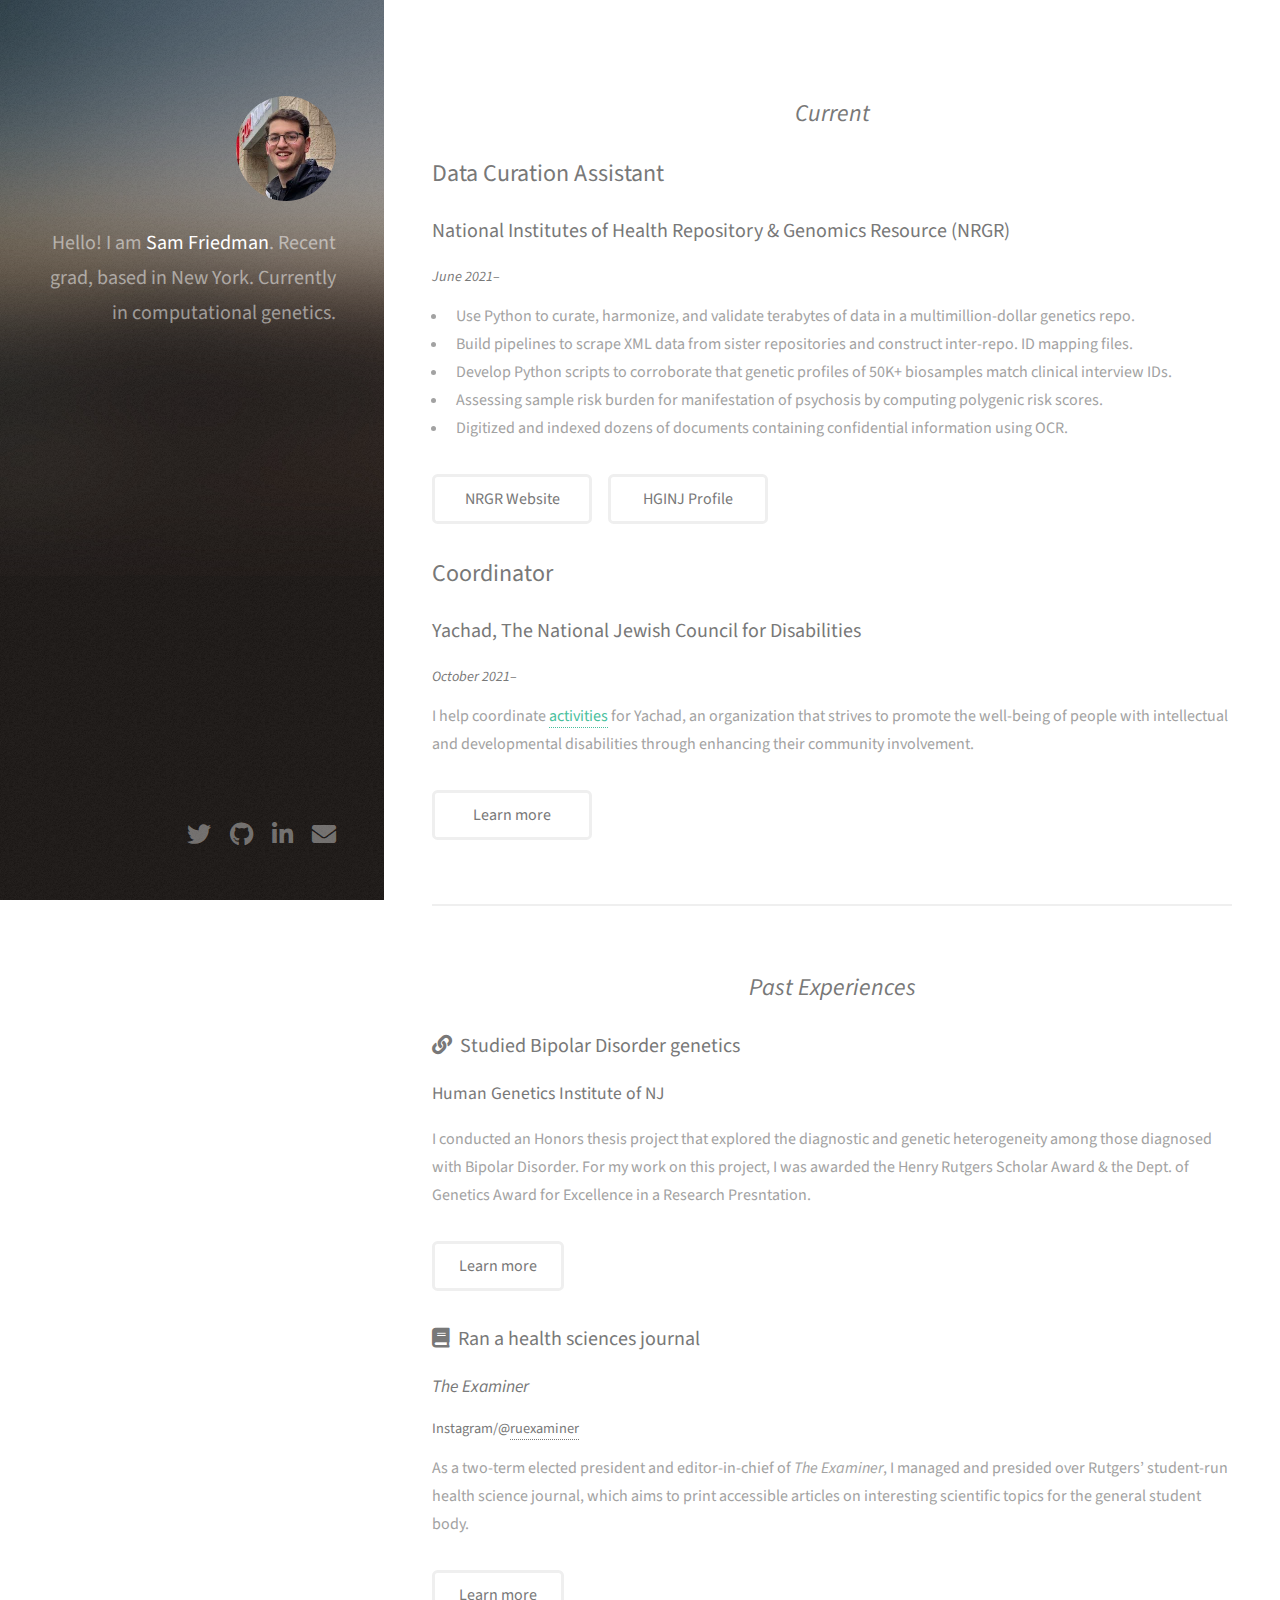
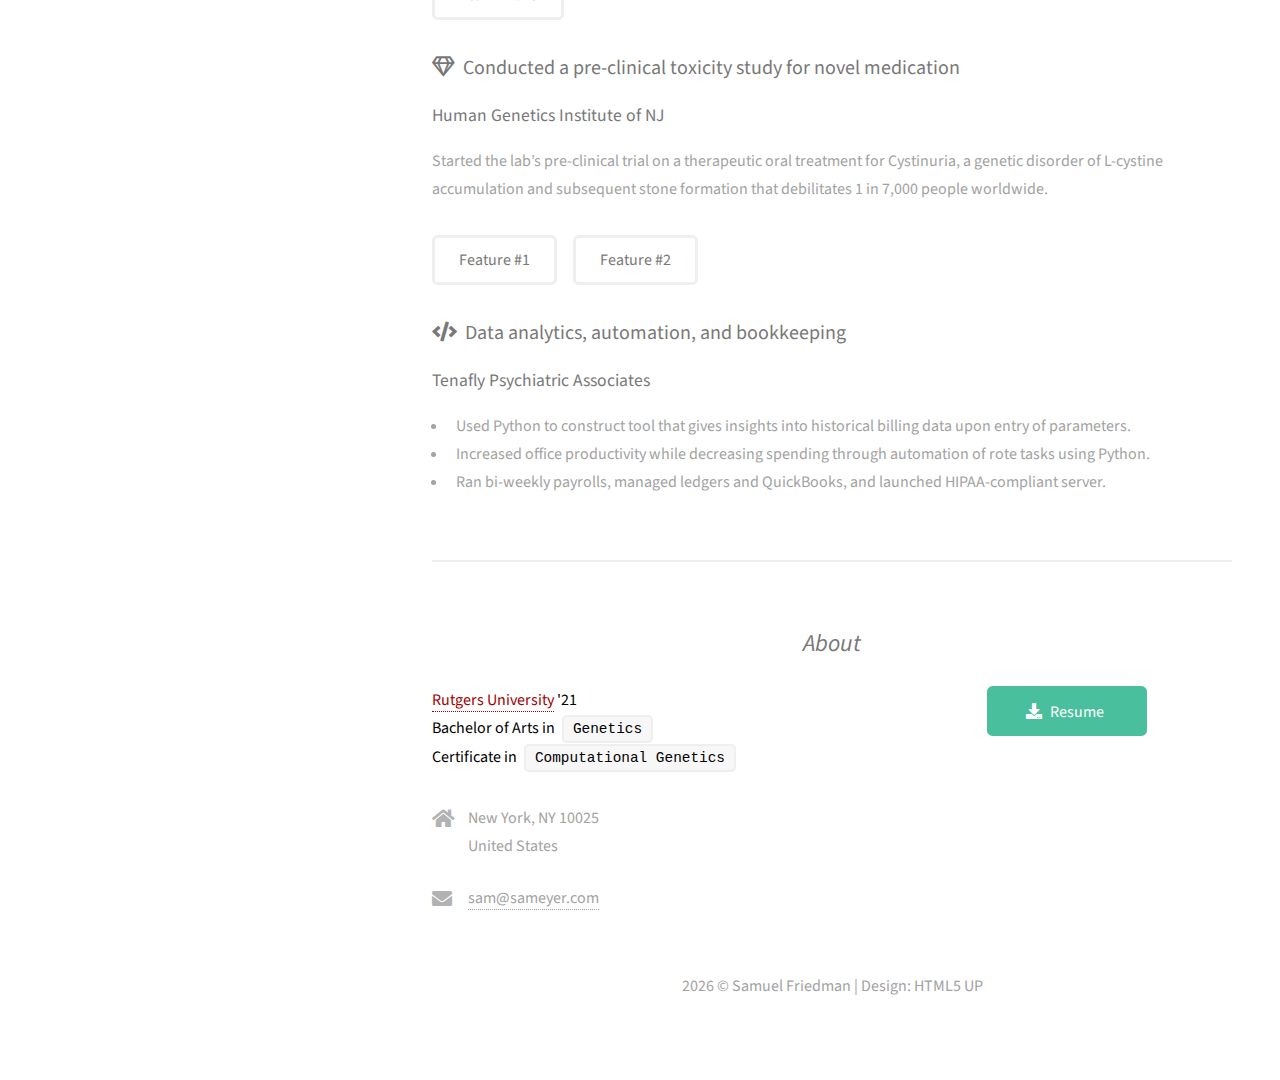
==== index.html @ bd7353e5 "New features and directory updates" ====
<!DOCTYPE HTML>
<!--
	Strata by HTML5 UP
	html5up.net | @ajlkn
	Free for personal and commercial use under the CCA 3.0 license (html5up.net/license)
-->
<html>
	<head>
		<title>Sam Friedman</title>
		<meta charset="utf-8" />
		<link rel="icon" type="image/x-icon" href="favicon.ico">
		<meta name="viewport" content="width=device-width, initial-scale=1, user-scalable=no" />
		<link rel="stylesheet" href="assets/css/mainsheet.css" />
	</head>
	<body class="is-preload">

		<!-- Header -->
			<header id="header">
				<div class="inner">
					<a href="#" class="image avatar"><img src="images/samfriedman.jpg" alt="Photo of Sam." /></a>
					<h1>Hello! I am <strong>Sam Friedman</strong>. <br /> 
						Recent grad, based in New York. Currently in computational genetics.</h1>
				</div>
			</header>

		<!-- Main -->
			<div id="main">

				<!-- One -->
					<!--<section id="one">
						<header class="major">
							<h2>Constantly learning.</h2>
						</header>
						<p>Accumsan orci faucibus id eu lorem semper. Eu ac iaculis ac nunc nisi lorem vulputate lorem neque cubilia ac in adipiscing in curae lobortis tortor primis integer massa adipiscing id nisi accumsan pellentesque commodo blandit enim arcu non at amet id arcu magna. Accumsan orci faucibus id eu lorem semper nunc nisi lorem vulputate lorem neque cubilia.</p>
					</section>-->

				<!-- Two -->
					<!--<section id="two">
						<h2>Recent Work</h2>
						<div class="row">
							<article class="col-6 col-12-xsmall work-item">
								<a href="images/fulls/01.jpg" class="image fit thumb"><img src="images/thumbs/01.jpg" alt="" /></a>
								<h3>Magna sed consequat tempus</h3>
								<p>Lorem ipsum dolor sit amet nisl sed nullam feugiat.</p>
							</article>
							<article class="col-6 col-12-xsmall work-item">
								<a href="images/fulls/02.jpg" class="image fit thumb"><img src="images/thumbs/02.jpg" alt="" /></a>
								<h3>Ultricies lacinia interdum</h3>
								<p>Lorem ipsum dolor sit amet nisl sed nullam feugiat.</p>
							</article>
							<article class="col-6 col-12-xsmall work-item">
								<a href="images/fulls/03.jpg" class="image fit thumb"><img src="images/thumbs/03.jpg" alt="" /></a>
								<h3>Tortor metus commodo</h3>
								<p>Lorem ipsum dolor sit amet nisl sed nullam feugiat.</p>
							</article>
							<article class="col-6 col-12-xsmall work-item">
								<a href="images/fulls/04.jpg" class="image fit thumb"><img src="images/thumbs/04.jpg" alt="" /></a>
								<h3>Quam neque phasellus</h3>
								<p>Lorem ipsum dolor sit amet nisl sed nullam feugiat.</p>
							</article>
							<article class="col-6 col-12-xsmall work-item">
								<a href="images/fulls/05.jpg" class="image fit thumb"><img src="images/thumbs/05.jpg" alt="" /></a>
								<h3>Nunc enim commodo aliquet</h3>
								<p>Lorem ipsum dolor sit amet nisl sed nullam feugiat.</p>
							</article>
							<article class="col-6 col-12-xsmall work-item">
								<a href="images/fulls/06.jpg" class="image fit thumb"><img src="images/thumbs/06.jpg" alt="" /></a>
								<h3>Risus ornare lacinia</h3>
								<p>Lorem ipsum dolor sit amet nisl sed nullam feugiat.</p>
							</article>
						</div>
						<ul class="actions">
							<li><a href="#" class="button">Full Portfolio</a></li>
						</ul>
					</section>-->

				<!-- current -->
				<section id="current" class="wrapper style2 spotlights">
					<section>
						<!--<a href="https://hginj.org/component/profileview/profile/Friedman,Sam" class="image"><img src="images/pic02.jpg" alt="" data-position="center center" /></a>-->
						<div class="content">
							<center><h2><em>Current</em></h2></center>
							<div class="inner">
								<h2>Data Curation Assistant</h2>
								<h3>National Institutes of Health Repository & Genomics Resource (NRGR)</h3>
								<h5><em>June 2021–</em></h5>
								<ul>
									<li>Use Python to curate, harmonize, and validate terabytes of data in a multimillion-dollar genetics repo.</li>
									<li>Build pipelines to scrape XML data from sister repositories and construct inter-repo. ID mapping files.</li>
									<li>Develop Python scripts to corroborate that genetic profiles of 50K+ biosamples match clinical interview IDs.</li>
									<li>Assessing sample risk burden for manifestation of psychosis by computing polygenic risk scores.</li>
									<li>Digitized and indexed dozens of documents containing confidential information using OCR.</li>
								</ul>
									<ul class="actions">
									<li><a href="https://nimhgenetics.org" class="button">NRGR Website</a></li>
									<li><a href="https://hginj.org/component/profileview/profile/Friedman,Sam" class="button">HGINJ Profile</a></li>
								</ul>
							</div>
						</div>
					</section>
					<section>
						<!--<a href="https://www.yachad.org/newyork/rayim-yachad/" class="image"><img src="images/yachad.jpg" alt="" data-position="top center" /></a>-->
						<div class="content">
							<div class="inner">
								<h2>Coordinator</h2>
								<h3>Yachad, The National Jewish Council for Disabilities</h3>
								<h5><em>October 2021–</em></h5>
								<p>I help coordinate <a target="_blank" href="./apps/sharpmem/sharpmem.html">activities</a> for Yachad, an organization that strives to promote the well-being of people with intellectual and developmental disabilities through enhancing their community involvement.</p>
								<ul class="actions">
									<li><a href="https://www.yachad.org/newyork/rayim-yachad/" class="button">Learn more</a></li>
								</ul>
							</div>
						</div>
					</section>
				</section>

					<!-- prior -->
					<section id="prior" class="wrapper style3 fade-up">
						<div class="inner">
							<center><h2><em>Past Experiences</em></h2></center>
							<!--<p>Text.</p>-->
							<div class="features">
								<section>
									<h3><span class="icon solid major fa-link"></span>&nbsp;&nbsp;Studied Bipolar Disorder genetics</h3>
									<h4>Human Genetics Institute of NJ</h4>
									<p>I conducted an Honors thesis project that explored the diagnostic and genetic heterogeneity among those diagnosed with Bipolar Disorder. For my work on this project, I was awarded the Henry Rutgers Scholar Award & the Dept. of Genetics Award for Excellence in a Research Presntation.</p>
									<ul class="actions">
										<li><a href="http://genfaculty.rutgers.edu/brzustowicz/home" class="button fit">Learn more</a></li>
									</ul>
								</section>
								<section>
									<h3><span class="icon solid major fa-book"></span>&nbsp;&nbsp;Ran a health sciences journal</h3>
									<h4><em>The Examiner</em></h4>
									<h5>Instagram/@<a href="https://instagram.com/ruexaminer/">ruexaminer</a></h5>
									<p>As a two-term elected president and editor-in-chief of <em>The Examiner</em>, I managed and presided over Rutgers’ student-run health science journal, which aims to print accessible articles on interesting scientific topics for the general student body.</p>
									<ul class="actions">
										<li><a href="https://issuu.com/rutgersexaminer/docs/ru_examiner_fall_2020_volume_22/2" class="button fit">Learn more</a></li>
									</ul>
								</section>
								<section>
									<h3><span class="icon major fa-gem"></span>&nbsp;&nbsp;Conducted a pre-clinical toxicity study for novel medication</h3>
									<h4>Human Genetics Institute of NJ</h4>
									<p>Started the lab’s pre-clinical trial on a therapeutic oral treatment for Cystinuria, a genetic disorder of L-cystine accumulation and subsequent stone formation that debilitates 1 in 7,000 people worldwide.</p>
									<ul class="actions">
										<li><a href="https://aresty.rutgers.edu/about-us/spotlight/another-successful-summer-2018-research" class="button fit">Feature #1</a></li>
										<li><a href="https://nbprovost.rutgers.edu/aresty-research-center" class="button fit">Feature #2</a></li>
									</ul>
								</section>
								<section>
									<h3><span class="icon solid major fa-code"></span>&nbsp;&nbsp;Data analytics, automation, and bookkeeping</h3>
									<h4>Tenafly Psychiatric Associates</h4>
									<ul>
										<li>Used Python to construct tool that gives insights into historical billing data upon entry of parameters.</li>
										<li>Increased office productivity while decreasing spending through automation of rote tasks using Python.</li>
										<li>Ran bi-weekly payrolls, managed ledgers and QuickBooks, and launched HIPAA-compliant server.</li>
									</ul>
								</section>
							</div>
						</div>
					</section>
				<!-- Three -->
					<section id="three">
						<center><h2><em>About</em></h2></center>
						<div class="row">
							<div class="col-8 col-12-small">
								<a href="https://rutgers.edu" style="color:#A10000;">Rutgers University</a> <span style="color:black;">'21</span>
								<p style="color:black;">Bachelor of Arts in <code>Genetics</code><br/>
									Certificate in <code>Computational Genetics</code></p>
							</div>
							<div class="col-4 col-12-small">
								<ul class="actions">
									<li><a href="./assets/resume.pdf" class="button primary icon solid fa-download">Resume</a></li>
								</ul>
							</div>

						</div>

						<ul class="labeled-icons">
							<li>
								<h3 class="icon solid fa-home"><span class="label">Address</span></h3>
								New York, NY 10025<br />
								United States
							</li>
							<li>
								<h3 class="icon solid fa-envelope"><span class="label">Email</span></h3>
								<a href="mailto:sam@sameyer.com">sam@sameyer.com</a>
							</li>
						</ul>
						</br>
						<center><p><script>document.write( new Date().getFullYear() );</script> &copy; Samuel Friedman | Design: HTML5 UP</p></center>
					</section>

				<!-- Four -->
				<!--
					<section id="four">
						<h2>Elements</h2>

						<section>
							<h4>Text</h4>
							<p>This is <b>bold</b> and this is <strong>strong</strong>. This is <i>italic</i> and this is <em>emphasized</em>.
							This is <sup>superscript</sup> text and this is <sub>subscript</sub> text.
							This is <u>underlined</u> and this is code: <code>for (;;) { ... }</code>. Finally, <a href="#">this is a link</a>.</p>
							<hr />
							<header>
								<h4>Heading with a Subtitle</h4>
								<p>Lorem ipsum dolor sit amet nullam id egestas urna aliquam</p>
							</header>
							<p>Nunc lacinia ante nunc ac lobortis. Interdum adipiscing gravida odio porttitor sem non mi integer non faucibus ornare mi ut ante amet placerat aliquet. Volutpat eu sed ante lacinia sapien lorem accumsan varius montes viverra nibh in adipiscing blandit tempus accumsan.</p>
							<header>
								<h5>Heading with a Subtitle</h5>
								<p>Lorem ipsum dolor sit amet nullam id egestas urna aliquam</p>
							</header>
							<p>Nunc lacinia ante nunc ac lobortis. Interdum adipiscing gravida odio porttitor sem non mi integer non faucibus ornare mi ut ante amet placerat aliquet. Volutpat eu sed ante lacinia sapien lorem accumsan varius montes viverra nibh in adipiscing blandit tempus accumsan.</p>
							<hr />
							<h2>Heading Level 2</h2>
							<h3>Heading Level 3</h3>
							<h4>Heading Level 4</h4>
							<h5>Heading Level 5</h5>
							<h6>Heading Level 6</h6>
							<hr />
							<h5>Blockquote</h5>
							<blockquote>Fringilla nisl. Donec accumsan interdum nisi, quis tincidunt felis sagittis eget tempus euismod. Vestibulum ante ipsum primis in faucibus vestibulum. Blandit adipiscing eu felis iaculis volutpat ac adipiscing accumsan faucibus. Vestibulum ante ipsum primis in faucibus lorem ipsum dolor sit amet nullam adipiscing eu felis.</blockquote>
							<h5>Preformatted</h5>
							<pre><code>i = 0;

while (!deck.isInOrder()) {
print 'Iteration ' + i;
deck.shuffle();
i++;
}

print 'It took ' + i + ' iterations to sort the deck.';</code></pre>
						</section>

						<section>
							<h4>Lists</h4>
							<div class="row">
								<div class="col-6 col-12-xsmall">
									<h5>Unordered</h5>
									<ul>
										<li>Dolor pulvinar etiam magna etiam.</li>
										<li>Sagittis adipiscing lorem eleifend.</li>
										<li>Felis enim feugiat dolore viverra.</li>
									</ul>
									<h5>Alternate</h5>
									<ul class="alt">
										<li>Dolor pulvinar etiam magna etiam.</li>
										<li>Sagittis adipiscing lorem eleifend.</li>
										<li>Felis enim feugiat dolore viverra.</li>
									</ul>
								</div>
								<div class="col-6 col-12-xsmall">
									<h5>Ordered</h5>
									<ol>
										<li>Dolor pulvinar etiam magna etiam.</li>
										<li>Etiam vel felis at lorem sed viverra.</li>
										<li>Felis enim feugiat dolore viverra.</li>
										<li>Dolor pulvinar etiam magna etiam.</li>
										<li>Etiam vel felis at lorem sed viverra.</li>
										<li>Felis enim feugiat dolore viverra.</li>
									</ol>
									<h5>Icons</h5>
									<ul class="icons">
										<li><a href="#" class="icon brands fa-twitter"><span class="label">Twitter</span></a></li>
										<li><a href="#" class="icon brands fa-facebook-f"><span class="label">Facebook</span></a></li>
										<li><a href="#" class="icon brands fa-instagram"><span class="label">Instagram</span></a></li>
										<li><a href="#" class="icon brands fa-github"><span class="label">Github</span></a></li>
										<li><a href="#" class="icon brands fa-dribbble"><span class="label">Dribbble</span></a></li>
										<li><a href="#" class="icon brands fa-tumblr"><span class="label">Tumblr</span></a></li>
									</ul>
								</div>
							</div>
							<h5>Actions</h5>
							<ul class="actions">
								<li><a href="#" class="button primary">Default</a></li>
								<li><a href="#" class="button">Default</a></li>
							</ul>
							<ul class="actions small">
								<li><a href="#" class="button primary small">Small</a></li>
								<li><a href="#" class="button small">Small</a></li>
							</ul>
							<div class="row">
								<div class="col-6 col-12-small">
									<ul class="actions stacked">
										<li><a href="#" class="button primary">Default</a></li>
										<li><a href="#" class="button">Default</a></li>
									</ul>
								</div>
								<div class="col-6 col-12-small">
									<ul class="actions stacked">
										<li><a href="#" class="button primary small">Small</a></li>
										<li><a href="#" class="button small">Small</a></li>
									</ul>
								</div>
								<div class="col-6 col-12-small">
									<ul class="actions stacked">
										<li><a href="#" class="button primary fit">Default</a></li>
										<li><a href="#" class="button fit">Default</a></li>
									</ul>
								</div>
								<div class="col-6 col-12-small">
									<ul class="actions stacked">
										<li><a href="#" class="button primary small fit">Small</a></li>
										<li><a href="#" class="button small fit">Small</a></li>
									</ul>
								</div>
							</div>
						</section>

						<section>
							<h4>Table</h4>
							<h5>Default</h5>
							<div class="table-wrapper">
								<table>
									<thead>
										<tr>
											<th>Name</th>
											<th>Description</th>
											<th>Price</th>
										</tr>
									</thead>
									<tbody>
										<tr>
											<td>Item One</td>
											<td>Ante turpis integer aliquet porttitor.</td>
											<td>29.99</td>
										</tr>
										<tr>
											<td>Item Two</td>
											<td>Vis ac commodo adipiscing arcu aliquet.</td>
											<td>19.99</td>
										</tr>
										<tr>
											<td>Item Three</td>
											<td> Morbi faucibus arcu accumsan lorem.</td>
											<td>29.99</td>
										</tr>
										<tr>
											<td>Item Four</td>
											<td>Vitae integer tempus condimentum.</td>
											<td>19.99</td>
										</tr>
										<tr>
											<td>Item Five</td>
											<td>Ante turpis integer aliquet porttitor.</td>
											<td>29.99</td>
										</tr>
									</tbody>
									<tfoot>
										<tr>
											<td colspan="2"></td>
											<td>100.00</td>
										</tr>
									</tfoot>
								</table>
							</div>

							<h5>Alternate</h5>
							<div class="table-wrapper">
								<table class="alt">
									<thead>
										<tr>
											<th>Name</th>
											<th>Description</th>
											<th>Price</th>
										</tr>
									</thead>
									<tbody>
										<tr>
											<td>Item One</td>
											<td>Ante turpis integer aliquet porttitor.</td>
											<td>29.99</td>
										</tr>
										<tr>
											<td>Item Two</td>
											<td>Vis ac commodo adipiscing arcu aliquet.</td>
											<td>19.99</td>
										</tr>
										<tr>
											<td>Item Three</td>
											<td> Morbi faucibus arcu accumsan lorem.</td>
											<td>29.99</td>
										</tr>
										<tr>
											<td>Item Four</td>
											<td>Vitae integer tempus condimentum.</td>
											<td>19.99</td>
										</tr>
										<tr>
											<td>Item Five</td>
											<td>Ante turpis integer aliquet porttitor.</td>
											<td>29.99</td>
										</tr>
									</tbody>
									<tfoot>
										<tr>
											<td colspan="2"></td>
											<td>100.00</td>
										</tr>
									</tfoot>
								</table>
							</div>
						</section>

						<section>
							<h4>Buttons</h4>
							<ul class="actions">
								<li><a href="#" class="button primary">Primary</a></li>
								<li><a href="#" class="button">Default</a></li>
							</ul>
							<ul class="actions">
								<li><a href="#" class="button large">Large</a></li>
								<li><a href="#" class="button">Default</a></li>
								<li><a href="#" class="button small">Small</a></li>
							</ul>
							<ul class="actions fit">
								<li><a href="#" class="button primary fit">Fit</a></li>
								<li><a href="#" class="button fit">Fit</a></li>
							</ul>
							<ul class="actions fit small">
								<li><a href="#" class="button primary fit small">Fit + Small</a></li>
								<li><a href="#" class="button fit small">Fit + Small</a></li>
							</ul>
							<ul class="actions">
								<li><a href="#" class="button primary icon solid fa-download">Icon</a></li>
								<li><a href="#" class="button icon solid fa-download">Icon</a></li>
							</ul>
							<ul class="actions">
								<li><span class="button primary disabled">Primary</span></li>
								<li><span class="button disabled">Default</span></li>
							</ul>
						</section>

						<section>
							<h4>Form</h4>
							<form method="post" action="#">
								<div class="row gtr-uniform gtr-50">
									<div class="col-6 col-12-xsmall">
										<input type="text" name="demo-name" id="demo-name" value="" placeholder="Name" />
									</div>
									<div class="col-6 col-12-xsmall">
										<input type="email" name="demo-email" id="demo-email" value="" placeholder="Email" />
									</div>
									<div class="col-12">
										<select name="demo-category" id="demo-category">
											<option value="">- Category -</option>
											<option value="1">Manufacturing</option>
											<option value="1">Shipping</option>
											<option value="1">Administration</option>
											<option value="1">Human Resources</option>
										</select>
									</div>
									<div class="col-4 col-12-small">
										<input type="radio" id="demo-priority-low" name="demo-priority" checked>
										<label for="demo-priority-low">Low Priority</label>
									</div>
									<div class="col-4 col-12-small">
										<input type="radio" id="demo-priority-normal" name="demo-priority">
										<label for="demo-priority-normal">Normal Priority</label>
									</div>
									<div class="col-4 col-12-small">
										<input type="radio" id="demo-priority-high" name="demo-priority">
										<label for="demo-priority-high">High Priority</label>
									</div>
									<div class="col-6 col-12-small">
										<input type="checkbox" id="demo-copy" name="demo-copy">
										<label for="demo-copy">Email me a copy of this message</label>
									</div>
									<div class="col-6 col-12-small">
										<input type="checkbox" id="demo-human" name="demo-human" checked>
										<label for="demo-human">I am a human and not a robot</label>
									</div>
									<div class="col-12">
										<textarea name="demo-message" id="demo-message" placeholder="Enter your message" rows="6"></textarea>
									</div>
									<div class="col-12">
										<ul class="actions">
											<li><input type="submit" value="Send Message" class="primary" /></li>
											<li><input type="reset" value="Reset" /></li>
										</ul>
									</div>
								</div>
							</form>
						</section>

						<section>
							<h4>Image</h4>
							<h5>Fit</h5>
							<div class="box alt">
								<div class="row gtr-50 gtr-uniform">
									<div class="col-12"><span class="image fit"><img src="images/fulls/05.jpg" alt="" /></span></div>
									<div class="col-4"><span class="image fit"><img src="images/thumbs/01.jpg" alt="" /></span></div>
									<div class="col-4"><span class="image fit"><img src="images/thumbs/02.jpg" alt="" /></span></div>
									<div class="col-4"><span class="image fit"><img src="images/thumbs/03.jpg" alt="" /></span></div>
									<div class="col-4"><span class="image fit"><img src="images/thumbs/04.jpg" alt="" /></span></div>
									<div class="col-4"><span class="image fit"><img src="images/thumbs/05.jpg" alt="" /></span></div>
									<div class="col-4"><span class="image fit"><img src="images/thumbs/06.jpg" alt="" /></span></div>
									<div class="col-4"><span class="image fit"><img src="images/thumbs/03.jpg" alt="" /></span></div>
									<div class="col-4"><span class="image fit"><img src="images/thumbs/02.jpg" alt="" /></span></div>
									<div class="col-4"><span class="image fit"><img src="images/thumbs/01.jpg" alt="" /></span></div>
								</div>
							</div>
							<h5>Left &amp; Right</h5>
							<p><span class="image left"><img src="images/avatar.jpg" alt="" /></span>Fringilla nisl. Donec accumsan interdum nisi, quis tincidunt felis sagittis eget. tempus euismod. Vestibulum ante ipsum primis in faucibus vestibulum. Blandit adipiscing eu felis iaculis volutpat ac adipiscing accumsan eu faucibus. Integer ac pellentesque praesent tincidunt felis sagittis eget. tempus euismod. Vestibulum ante ipsum primis in faucibus vestibulum. Blandit adipiscing eu felis iaculis volutpat ac adipiscing accumsan eu faucibus. Integer ac pellentesque praesent. Donec accumsan interdum nisi, quis tincidunt felis sagittis eget. tempus euismod. Vestibulum ante ipsum primis in faucibus vestibulum. Blandit adipiscing eu felis iaculis volutpat ac adipiscing accumsan eu faucibus. Integer ac pellentesque praesent tincidunt felis sagittis eget. tempus euismod. Vestibulum ante ipsum primis in faucibus vestibulum. Blandit adipiscing eu felis iaculis volutpat ac adipiscing accumsan eu faucibus. Integer ac pellentesque praesent.</p>
							<p><span class="image right"><img src="images/avatar.jpg" alt="" /></span>Fringilla nisl. Donec accumsan interdum nisi, quis tincidunt felis sagittis eget. tempus euismod. Vestibulum ante ipsum primis in faucibus vestibulum. Blandit adipiscing eu felis iaculis volutpat ac adipiscing accumsan eu faucibus. Integer ac pellentesque praesent tincidunt felis sagittis eget. tempus euismod. Vestibulum ante ipsum primis in faucibus vestibulum. Blandit adipiscing eu felis iaculis volutpat ac adipiscing accumsan eu faucibus. Integer ac pellentesque praesent. Donec accumsan interdum nisi, quis tincidunt felis sagittis eget. tempus euismod. Vestibulum ante ipsum primis in faucibus vestibulum. Blandit adipiscing eu felis iaculis volutpat ac adipiscing accumsan eu faucibus. Integer ac pellentesque praesent tincidunt felis sagittis eget. tempus euismod. Vestibulum ante ipsum primis in faucibus vestibulum. Blandit adipiscing eu felis iaculis volutpat ac adipiscing accumsan eu faucibus. Integer ac pellentesque praesent.</p>
						</section>

					</section>
				-->

			</div>

		<!-- Footer -->
			<footer id="footer">
				<div class="inner">
					<ul class="icons">
						<li><a target="blank_" href="https://twitter.com/samuelmf1" class="icon brands fa-twitter"><span class="label">Twitter</span></a></li>
						<li><a href="https://github.com/samuelmf1" class="icon brands fa-github"><span class="label">GitHub</span></a></li>
						<li><a href="https://www.linkedin.com/in/sameyerfriedman/" class="icon brands fa-linkedin-in"><span class="label">LinkedIn</span></a></li>
						<li><a href="mailto:sam@sameyer.com" class="icon solid fa-envelope"><span class="label">Email</span></a></li>
					</ul>
				</div>
			</footer>

		<!-- Scripts -->
			<!--<script src="assets/js/app.js"></script>-->
			<script src="assets/js/jquery.min.js"></script>
			<script src="assets/js/jquery.poptrox.min.js"></script>
			<script src="assets/js/browser.min.js"></script>
			<script src="assets/js/breakpoints.min.js"></script>
			<script src="assets/js/util.js"></script>
			<script src="assets/js/main.js"></script>

	</body>
</html>
---- assets/css/mainsheet.css ----
@import url("fontawesome-all.min.css");
@import url("https://fonts.googleapis.com/css?family=Source+Sans+Pro:400,400italic");

/*
	Strata by HTML5 UP
	html5up.net | @ajlkn
	Free for personal and commercial use under the CCA 3.0 license (html5up.net/license)
*/

html, body, div, span, applet, object,
iframe, h1, h2, h3, h4, h5, h6, p, blockquote,
pre, a, abbr, acronym, address, big, cite,
code, del, dfn, em, img, ins, kbd, q, s, samp,
small, strike, strong, sub, sup, tt, var, b,
u, i, center, dl, dt, dd, ol, ul, li, fieldset,
form, label, legend, table, caption, tbody,
tfoot, thead, tr, th, td, article, aside,
canvas, details, embed, figure, figcaption,
footer, header, hgroup, menu, nav, output, ruby,
section, summary, time, mark, audio, video {
	margin: 0;
	padding: 0;
	border: 0;
	font-size: 100%;
	font: inherit;
	vertical-align: baseline;}

article, aside, details, figcaption, figure,
footer, header, hgroup, menu, nav, section {
	display: block;}

body {
	line-height: 1;
}

ol, ul {
	list-style: none;
}

blockquote, q {
	quotes: none;
}

	blockquote:before, blockquote:after, q:before, q:after {
		content: '';
		content: none;
	}

table {
	border-collapse: collapse;
	border-spacing: 0;
}

body {
	-webkit-text-size-adjust: none;
}

mark {
	background-color: transparent;
	color: inherit;
}

input::-moz-focus-inner {
	border: 0;
	padding: 0;
}

input, select, textarea {
	-moz-appearance: none;
	-webkit-appearance: none;
	-ms-appearance: none;
	appearance: none;
}

/* Basic */

	html {
		box-sizing: border-box;
	}

	*, *:before, *:after {
		box-sizing: inherit;
	}

	body {
		background: #fff;
	}

		body.is-preload *, body.is-preload *:before, body.is-preload *:after {
			-moz-animation: none !important;
			-webkit-animation: none !important;
			-ms-animation: none !important;
			animation: none !important;
			-moz-transition: none !important;
			-webkit-transition: none !important;
			-ms-transition: none !important;
			transition: none !important;
		}

	body, input, select, textarea {
		color: #a2a2a2;
		font-family: "Source Sans Pro", Helvetica, sans-serif;
		font-size: 16pt;
		font-weight: 400;
		line-height: 1.75em;
	}

	a {
		-moz-transition: color 0.2s ease-in-out, border-color 0.2s ease-in-out;
		-webkit-transition: color 0.2s ease-in-out, border-color 0.2s ease-in-out;
		-ms-transition: color 0.2s ease-in-out, border-color 0.2s ease-in-out;
		transition: color 0.2s ease-in-out, border-color 0.2s ease-in-out;
		border-bottom: dotted 1px;
		color: #49bf9d;
		text-decoration: none;
	}

		a:hover {
			border-bottom-color: transparent;
			color: #49bf9d !important;
			text-decoration: none;
		}

	strong, b {
		color: #787878;
		font-weight: 400;
	}

	em, i {
		font-style: italic;
	}

	p {
		margin: 0 0 2em 0;
	}

	h1, h2, h3, h4, h5, h6 {
		color: #787878;
		font-weight: 400;
		line-height: 1em;
		margin: 0 0 1em 0;
	}

		h1 a, h2 a, h3 a, h4 a, h5 a, h6 a {
			color: inherit;
			text-decoration: none;
		}

	h1 {
		font-size: 2em;
		line-height: 1.5em;
	}

	h2 {
		font-size: 1.5em;
		line-height: 1.5em;
	}

	h3 {
		font-size: 1.25em;
		line-height: 1.5em;
	}

	h4 {
		font-size: 1.1em;
		line-height: 1.5em;
	}

	h5 {
		font-size: 0.9em;
		line-height: 1.5em;
	}

	h6 {
		font-size: 0.7em;
		line-height: 1.5em;
	}

	sub {
		font-size: 0.8em;
		position: relative;
		top: 0.5em;
	}

	sup {
		font-size: 0.8em;
		position: relative;
		top: -0.5em;
	}

	hr {
		border: 0;
		border-bottom: solid 2px #efefef;
		margin: 2em 0;
	}

		hr.major {
			margin: 3em 0;
		}

	blockquote {
		border-left: solid 6px #efefef;
		font-style: italic;
		margin: 0 0 2em 0;
		padding: 0.5em 0 0.5em 1.5em;
	}

	code {
		background: #f7f7f7;
		border-radius: 0.35em;
		border: solid 2px #efefef;
		font-family: "Courier New", monospace;
		font-size: 0.9em;
		margin: 0 0.25em;
		padding: 0.25em 0.65em;
	}

	pre {
		-webkit-overflow-scrolling: touch;
		font-family: "Courier New", monospace;
		font-size: 0.9em;
		margin: 0 0 2em 0;
	}

		pre code {
			display: block;
			line-height: 1.75em;
			padding: 1em 1.5em;
			overflow-x: auto;
		}

	.align-left {
		text-align: left;
	}

	.align-center {
		text-align: center;
	}

	.align-right {
		text-align: right;
	}

/* Container */

	.container {
		margin: 0 auto;
		max-width: calc(100% - 4em);
		width: 100%;
	}

		.container.xsmall {
			width: 25%;
		}

		.container.small {
			width: 50%;
		}

		.container.medium {
			width: 75%;
		}

		.container.large {
			width: 125%;
		}

		.container.xlarge {
			width: 150%;
		}

		.container.max {
			width: 100%;
		}

		@media screen and (max-width: 980px) {

			.container {
				width: 100% !important;
				max-width: 100% !important;
			}

		}

		@media screen and (max-width: 480px) {

			.container {
				max-width: calc(100% - 3em);
			}

		}

/* Row */

	.row {
		display: flex;
		flex-wrap: wrap;
		box-sizing: border-box;
		align-items: stretch;
	}

		.row > * {
			box-sizing: border-box;
		}

		.row.gtr-uniform > * > :last-child {
			margin-bottom: 0;
		}

		.row.aln-left {
			justify-content: flex-start;
		}

		.row.aln-center {
			justify-content: center;
		}

		.row.aln-right {
			justify-content: flex-end;
		}

		.row.aln-top {
			align-items: flex-start;
		}

		.row.aln-middle {
			align-items: center;
		}

		.row.aln-bottom {
			align-items: flex-end;
		}

		.row > .imp {
			order: -1;
		}

		.row > .col-1 {
			width: 8.33333%;
		}

		.row > .off-1 {
			margin-left: 8.33333%;
		}

		.row > .col-2 {
			width: 16.66667%;
		}

		.row > .off-2 {
			margin-left: 16.66667%;
		}

		.row > .col-3 {
			width: 25%;
		}

		.row > .off-3 {
			margin-left: 25%;
		}

		.row > .col-4 {
			width: 33.33333%;
		}

		.row > .off-4 {
			margin-left: 33.33333%;
		}

		.row > .col-5 {
			width: 41.66667%;
		}

		.row > .off-5 {
			margin-left: 41.66667%;
		}

		.row > .col-6 {
			width: 50%;
		}

		.row > .off-6 {
			margin-left: 50%;
		}

		.row > .col-7 {
			width: 58.33333%;
		}

		.row > .off-7 {
			margin-left: 58.33333%;
		}

		.row > .col-8 {
			width: 66.66667%;
		}

		.row > .off-8 {
			margin-left: 66.66667%;
		}

		.row > .col-9 {
			width: 75%;
		}

		.row > .off-9 {
			margin-left: 75%;
		}

		.row > .col-10 {
			width: 83.33333%;
		}

		.row > .off-10 {
			margin-left: 83.33333%;
		}

		.row > .col-11 {
			width: 91.66667%;
		}

		.row > .off-11 {
			margin-left: 91.66667%;
		}

		.row > .col-12 {
			width: 100%;
		}

		.row > .off-12 {
			margin-left: 100%;
		}

		.row.gtr-0 {
			margin-top: 0;
			margin-left: 0em;
		}

			.row.gtr-0 > * {
				padding: 0 0 0 0em;
			}

			.row.gtr-0.gtr-uniform {
				margin-top: 0em;
			}

				.row.gtr-0.gtr-uniform > * {
					padding-top: 0em;
				}

		.row.gtr-25 {
			margin-top: 0;
			margin-left: -0.625em;
		}

			.row.gtr-25 > * {
				padding: 0 0 0 0.625em;
			}

			.row.gtr-25.gtr-uniform {
				margin-top: -0.625em;
			}

				.row.gtr-25.gtr-uniform > * {
					padding-top: 0.625em;
				}

		.row.gtr-50 {
			margin-top: 0;
			margin-left: -1.25em;
		}

			.row.gtr-50 > * {
				padding: 0 0 0 1.25em;
			}

			.row.gtr-50.gtr-uniform {
				margin-top: -1.25em;
			}

				.row.gtr-50.gtr-uniform > * {
					padding-top: 1.25em;
				}

		.row {
			margin-top: 0;
			margin-left: -2.5em;
		}

			.row > * {
				padding: 0 0 0 2.5em;
			}

			.row.gtr-uniform {
				margin-top: -2.5em;
			}

				.row.gtr-uniform > * {
					padding-top: 2.5em;
				}

		.row.gtr-150 {
			margin-top: 0;
			margin-left: -3.75em;
		}

			.row.gtr-150 > * {
				padding: 0 0 0 3.75em;
			}

			.row.gtr-150.gtr-uniform {
				margin-top: -3.75em;
			}

				.row.gtr-150.gtr-uniform > * {
					padding-top: 3.75em;
				}

		.row.gtr-200 {
			margin-top: 0;
			margin-left: -5em;
		}

			.row.gtr-200 > * {
				padding: 0 0 0 5em;
			}

			.row.gtr-200.gtr-uniform {
				margin-top: -5em;
			}

				.row.gtr-200.gtr-uniform > * {
					padding-top: 5em;
				}

		@media screen and (max-width: 1800px) {

			.row {
				display: flex;
				flex-wrap: wrap;
				box-sizing: border-box;
				align-items: stretch;
			}

				.row > * {
					box-sizing: border-box;
				}

				.row.gtr-uniform > * > :last-child {
					margin-bottom: 0;
				}

				.row.aln-left {
					justify-content: flex-start;
				}

				.row.aln-center {
					justify-content: center;
				}

				.row.aln-right {
					justify-content: flex-end;
				}

				.row.aln-top {
					align-items: flex-start;
				}

				.row.aln-middle {
					align-items: center;
				}

				.row.aln-bottom {
					align-items: flex-end;
				}

				.row > .imp-xlarge {
					order: -1;
				}

				.row > .col-1-xlarge {
					width: 8.33333%;
				}

				.row > .off-1-xlarge {
					margin-left: 8.33333%;
				}

				.row > .col-2-xlarge {
					width: 16.66667%;
				}

				.row > .off-2-xlarge {
					margin-left: 16.66667%;
				}

				.row > .col-3-xlarge {
					width: 25%;
				}

				.row > .off-3-xlarge {
					margin-left: 25%;
				}

				.row > .col-4-xlarge {
					width: 33.33333%;
				}

				.row > .off-4-xlarge {
					margin-left: 33.33333%;
				}

				.row > .col-5-xlarge {
					width: 41.66667%;
				}

				.row > .off-5-xlarge {
					margin-left: 41.66667%;
				}

				.row > .col-6-xlarge {
					width: 50%;
				}

				.row > .off-6-xlarge {
					margin-left: 50%;
				}

				.row > .col-7-xlarge {
					width: 58.33333%;
				}

				.row > .off-7-xlarge {
					margin-left: 58.33333%;
				}

				.row > .col-8-xlarge {
					width: 66.66667%;
				}

				.row > .off-8-xlarge {
					margin-left: 66.66667%;
				}

				.row > .col-9-xlarge {
					width: 75%;
				}

				.row > .off-9-xlarge {
					margin-left: 75%;
				}

				.row > .col-10-xlarge {
					width: 83.33333%;
				}

				.row > .off-10-xlarge {
					margin-left: 83.33333%;
				}

				.row > .col-11-xlarge {
					width: 91.66667%;
				}

				.row > .off-11-xlarge {
					margin-left: 91.66667%;
				}

				.row > .col-12-xlarge {
					width: 100%;
				}

				.row > .off-12-xlarge {
					margin-left: 100%;
				}

				.row.gtr-0 {
					margin-top: 0;
					margin-left: 0em;
				}

					.row.gtr-0 > * {
						padding: 0 0 0 0em;
					}

					.row.gtr-0.gtr-uniform {
						margin-top: 0em;
					}

						.row.gtr-0.gtr-uniform > * {
							padding-top: 0em;
						}

				.row.gtr-25 {
					margin-top: 0;
					margin-left: -0.625em;
				}

					.row.gtr-25 > * {
						padding: 0 0 0 0.625em;
					}

					.row.gtr-25.gtr-uniform {
						margin-top: -0.625em;
					}

						.row.gtr-25.gtr-uniform > * {
							padding-top: 0.625em;
						}

				.row.gtr-50 {
					margin-top: 0;
					margin-left: -1.25em;
				}

					.row.gtr-50 > * {
						padding: 0 0 0 1.25em;
					}

					.row.gtr-50.gtr-uniform {
						margin-top: -1.25em;
					}

						.row.gtr-50.gtr-uniform > * {
							padding-top: 1.25em;
						}

				.row {
					margin-top: 0;
					margin-left: -2.5em;
				}

					.row > * {
						padding: 0 0 0 2.5em;
					}

					.row.gtr-uniform {
						margin-top: -2.5em;
					}

						.row.gtr-uniform > * {
							padding-top: 2.5em;
						}

				.row.gtr-150 {
					margin-top: 0;
					margin-left: -3.75em;
				}

					.row.gtr-150 > * {
						padding: 0 0 0 3.75em;
					}

					.row.gtr-150.gtr-uniform {
						margin-top: -3.75em;
					}

						.row.gtr-150.gtr-uniform > * {
							padding-top: 3.75em;
						}

				.row.gtr-200 {
					margin-top: 0;
					margin-left: -5em;
				}

					.row.gtr-200 > * {
						padding: 0 0 0 5em;
					}

					.row.gtr-200.gtr-uniform {
						margin-top: -5em;
					}

						.row.gtr-200.gtr-uniform > * {
							padding-top: 5em;
						}

		}

		@media screen and (max-width: 1280px) {

			.row {
				display: flex;
				flex-wrap: wrap;
				box-sizing: border-box;
				align-items: stretch;
			}

				.row > * {
					box-sizing: border-box;
				}

				.row.gtr-uniform > * > :last-child {
					margin-bottom: 0;
				}

				.row.aln-left {
					justify-content: flex-start;
				}

				.row.aln-center {
					justify-content: center;
				}

				.row.aln-right {
					justify-content: flex-end;
				}

				.row.aln-top {
					align-items: flex-start;
				}

				.row.aln-middle {
					align-items: center;
				}

				.row.aln-bottom {
					align-items: flex-end;
				}

				.row > .imp-large {
					order: -1;
				}

				.row > .col-1-large {
					width: 8.33333%;
				}

				.row > .off-1-large {
					margin-left: 8.33333%;
				}

				.row > .col-2-large {
					width: 16.66667%;
				}

				.row > .off-2-large {
					margin-left: 16.66667%;
				}

				.row > .col-3-large {
					width: 25%;
				}

				.row > .off-3-large {
					margin-left: 25%;
				}

				.row > .col-4-large {
					width: 33.33333%;
				}

				.row > .off-4-large {
					margin-left: 33.33333%;
				}

				.row > .col-5-large {
					width: 41.66667%;
				}

				.row > .off-5-large {
					margin-left: 41.66667%;
				}

				.row > .col-6-large {
					width: 50%;
				}

				.row > .off-6-large {
					margin-left: 50%;
				}

				.row > .col-7-large {
					width: 58.33333%;
				}

				.row > .off-7-large {
					margin-left: 58.33333%;
				}

				.row > .col-8-large {
					width: 66.66667%;
				}

				.row > .off-8-large {
					margin-left: 66.66667%;
				}

				.row > .col-9-large {
					width: 75%;
				}

				.row > .off-9-large {
					margin-left: 75%;
				}

				.row > .col-10-large {
					width: 83.33333%;
				}

				.row > .off-10-large {
					margin-left: 83.33333%;
				}

				.row > .col-11-large {
					width: 91.66667%;
				}

				.row > .off-11-large {
					margin-left: 91.66667%;
				}

				.row > .col-12-large {
					width: 100%;
				}

				.row > .off-12-large {
					margin-left: 100%;
				}

				.row.gtr-0 {
					margin-top: 0;
					margin-left: 0em;
				}

					.row.gtr-0 > * {
						padding: 0 0 0 0em;
					}

					.row.gtr-0.gtr-uniform {
						margin-top: 0em;
					}

						.row.gtr-0.gtr-uniform > * {
							padding-top: 0em;
						}

				.row.gtr-25 {
					margin-top: 0;
					margin-left: -0.5em;
				}

					.row.gtr-25 > * {
						padding: 0 0 0 0.5em;
					}

					.row.gtr-25.gtr-uniform {
						margin-top: -0.5em;
					}

						.row.gtr-25.gtr-uniform > * {
							padding-top: 0.5em;
						}

				.row.gtr-50 {
					margin-top: 0;
					margin-left: -1em;
				}

					.row.gtr-50 > * {
						padding: 0 0 0 1em;
					}

					.row.gtr-50.gtr-uniform {
						margin-top: -1em;
					}

						.row.gtr-50.gtr-uniform > * {
							padding-top: 1em;
						}

				.row {
					margin-top: 0;
					margin-left: -2em;
				}

					.row > * {
						padding: 0 0 0 2em;
					}

					.row.gtr-uniform {
						margin-top: -2em;
					}

						.row.gtr-uniform > * {
							padding-top: 2em;
						}

				.row.gtr-150 {
					margin-top: 0;
					margin-left: -3em;
				}

					.row.gtr-150 > * {
						padding: 0 0 0 3em;
					}

					.row.gtr-150.gtr-uniform {
						margin-top: -3em;
					}

						.row.gtr-150.gtr-uniform > * {
							padding-top: 3em;
						}

				.row.gtr-200 {
					margin-top: 0;
					margin-left: -4em;
				}

					.row.gtr-200 > * {
						padding: 0 0 0 4em;
					}

					.row.gtr-200.gtr-uniform {
						margin-top: -4em;
					}

						.row.gtr-200.gtr-uniform > * {
							padding-top: 4em;
						}

		}

		@media screen and (max-width: 980px) {

			.row {
				display: flex;
				flex-wrap: wrap;
				box-sizing: border-box;
				align-items: stretch;
			}

				.row > * {
					box-sizing: border-box;
				}

				.row.gtr-uniform > * > :last-child {
					margin-bottom: 0;
				}

				.row.aln-left {
					justify-content: flex-start;
				}

				.row.aln-center {
					justify-content: center;
				}

				.row.aln-right {
					justify-content: flex-end;
				}

				.row.aln-top {
					align-items: flex-start;
				}

				.row.aln-middle {
					align-items: center;
				}

				.row.aln-bottom {
					align-items: flex-end;
				}

				.row > .imp-medium {
					order: -1;
				}

				.row > .col-1-medium {
					width: 8.33333%;
				}

				.row > .off-1-medium {
					margin-left: 8.33333%;
				}

				.row > .col-2-medium {
					width: 16.66667%;
				}

				.row > .off-2-medium {
					margin-left: 16.66667%;
				}

				.row > .col-3-medium {
					width: 25%;
				}

				.row > .off-3-medium {
					margin-left: 25%;
				}

				.row > .col-4-medium {
					width: 33.33333%;
				}

				.row > .off-4-medium {
					margin-left: 33.33333%;
				}

				.row > .col-5-medium {
					width: 41.66667%;
				}

				.row > .off-5-medium {
					margin-left: 41.66667%;
				}

				.row > .col-6-medium {
					width: 50%;
				}

				.row > .off-6-medium {
					margin-left: 50%;
				}

				.row > .col-7-medium {
					width: 58.33333%;
				}

				.row > .off-7-medium {
					margin-left: 58.33333%;
				}

				.row > .col-8-medium {
					width: 66.66667%;
				}

				.row > .off-8-medium {
					margin-left: 66.66667%;
				}

				.row > .col-9-medium {
					width: 75%;
				}

				.row > .off-9-medium {
					margin-left: 75%;
				}

				.row > .col-10-medium {
					width: 83.33333%;
				}

				.row > .off-10-medium {
					margin-left: 83.33333%;
				}

				.row > .col-11-medium {
					width: 91.66667%;
				}

				.row > .off-11-medium {
					margin-left: 91.66667%;
				}

				.row > .col-12-medium {
					width: 100%;
				}

				.row > .off-12-medium {
					margin-left: 100%;
				}

				.row.gtr-0 {
					margin-top: 0;
					margin-left: 0em;
				}

					.row.gtr-0 > * {
						padding: 0 0 0 0em;
					}

					.row.gtr-0.gtr-uniform {
						margin-top: 0em;
					}

						.row.gtr-0.gtr-uniform > * {
							padding-top: 0em;
						}

				.row.gtr-25 {
					margin-top: 0;
					margin-left: -0.5em;
				}

					.row.gtr-25 > * {
						padding: 0 0 0 0.5em;
					}

					.row.gtr-25.gtr-uniform {
						margin-top: -0.5em;
					}

						.row.gtr-25.gtr-uniform > * {
							padding-top: 0.5em;
						}

				.row.gtr-50 {
					margin-top: 0;
					margin-left: -1em;
				}

					.row.gtr-50 > * {
						padding: 0 0 0 1em;
					}

					.row.gtr-50.gtr-uniform {
						margin-top: -1em;
					}

						.row.gtr-50.gtr-uniform > * {
							padding-top: 1em;
						}

				.row {
					margin-top: 0;
					margin-left: -2em;
				}

					.row > * {
						padding: 0 0 0 2em;
					}

					.row.gtr-uniform {
						margin-top: -2em;
					}

						.row.gtr-uniform > * {
							padding-top: 2em;
						}

				.row.gtr-150 {
					margin-top: 0;
					margin-left: -3em;
				}

					.row.gtr-150 > * {
						padding: 0 0 0 3em;
					}

					.row.gtr-150.gtr-uniform {
						margin-top: -3em;
					}

						.row.gtr-150.gtr-uniform > * {
							padding-top: 3em;
						}

				.row.gtr-200 {
					margin-top: 0;
					margin-left: -4em;
				}

					.row.gtr-200 > * {
						padding: 0 0 0 4em;
					}

					.row.gtr-200.gtr-uniform {
						margin-top: -4em;
					}

						.row.gtr-200.gtr-uniform > * {
							padding-top: 4em;
						}

		}

		@media screen and (max-width: 736px) {

			.row {
				display: flex;
				flex-wrap: wrap;
				box-sizing: border-box;
				align-items: stretch;
			}

				.row > * {
					box-sizing: border-box;
				}

				.row.gtr-uniform > * > :last-child {
					margin-bottom: 0;
				}

				.row.aln-left {
					justify-content: flex-start;
				}

				.row.aln-center {
					justify-content: center;
				}

				.row.aln-right {
					justify-content: flex-end;
				}

				.row.aln-top {
					align-items: flex-start;
				}

				.row.aln-middle {
					align-items: center;
				}

				.row.aln-bottom {
					align-items: flex-end;
				}

				.row > .imp-small {
					order: -1;
				}

				.row > .col-1-small {
					width: 8.33333%;
				}

				.row > .off-1-small {
					margin-left: 8.33333%;
				}

				.row > .col-2-small {
					width: 16.66667%;
				}

				.row > .off-2-small {
					margin-left: 16.66667%;
				}

				.row > .col-3-small {
					width: 25%;
				}

				.row > .off-3-small {
					margin-left: 25%;
				}

				.row > .col-4-small {
					width: 33.33333%;
				}

				.row > .off-4-small {
					margin-left: 33.33333%;
				}

				.row > .col-5-small {
					width: 41.66667%;
				}

				.row > .off-5-small {
					margin-left: 41.66667%;
				}

				.row > .col-6-small {
					width: 50%;
				}

				.row > .off-6-small {
					margin-left: 50%;
				}

				.row > .col-7-small {
					width: 58.33333%;
				}

				.row > .off-7-small {
					margin-left: 58.33333%;
				}

				.row > .col-8-small {
					width: 66.66667%;
				}

				.row > .off-8-small {
					margin-left: 66.66667%;
				}

				.row > .col-9-small {
					width: 75%;
				}

				.row > .off-9-small {
					margin-left: 75%;
				}

				.row > .col-10-small {
					width: 83.33333%;
				}

				.row > .off-10-small {
					margin-left: 83.33333%;
				}

				.row > .col-11-small {
					width: 91.66667%;
				}

				.row > .off-11-small {
					margin-left: 91.66667%;
				}

				.row > .col-12-small {
					width: 100%;
				}

				.row > .off-12-small {
					margin-left: 100%;
				}

				.row.gtr-0 {
					margin-top: 0;
					margin-left: 0em;
				}

					.row.gtr-0 > * {
						padding: 0 0 0 0em;
					}

					.row.gtr-0.gtr-uniform {
						margin-top: 0em;
					}

						.row.gtr-0.gtr-uniform > * {
							padding-top: 0em;
						}

				.row.gtr-25 {
					margin-top: 0;
					margin-left: -0.375em;
				}

					.row.gtr-25 > * {
						padding: 0 0 0 0.375em;
					}

					.row.gtr-25.gtr-uniform {
						margin-top: -0.375em;
					}

						.row.gtr-25.gtr-uniform > * {
							padding-top: 0.375em;
						}

				.row.gtr-50 {
					margin-top: 0;
					margin-left: -0.75em;
				}

					.row.gtr-50 > * {
						padding: 0 0 0 0.75em;
					}

					.row.gtr-50.gtr-uniform {
						margin-top: -0.75em;
					}

						.row.gtr-50.gtr-uniform > * {
							padding-top: 0.75em;
						}

				.row {
					margin-top: 0;
					margin-left: -1.5em;
				}

					.row > * {
						padding: 0 0 0 1.5em;
					}

					.row.gtr-uniform {
						margin-top: -1.5em;
					}

						.row.gtr-uniform > * {
							padding-top: 1.5em;
						}

				.row.gtr-150 {
					margin-top: 0;
					margin-left: -2.25em;
				}

					.row.gtr-150 > * {
						padding: 0 0 0 2.25em;
					}

					.row.gtr-150.gtr-uniform {
						margin-top: -2.25em;
					}

						.row.gtr-150.gtr-uniform > * {
							padding-top: 2.25em;
						}

				.row.gtr-200 {
					margin-top: 0;
					margin-left: -3em;
				}

					.row.gtr-200 > * {
						padding: 0 0 0 3em;
					}

					.row.gtr-200.gtr-uniform {
						margin-top: -3em;
					}

						.row.gtr-200.gtr-uniform > * {
							padding-top: 3em;
						}

		}

		@media screen and (max-width: 480px) {

			.row {
				display: flex;
				flex-wrap: wrap;
				box-sizing: border-box;
				align-items: stretch;
			}

				.row > * {
					box-sizing: border-box;
				}

				.row.gtr-uniform > * > :last-child {
					margin-bottom: 0;
				}

				.row.aln-left {
					justify-content: flex-start;
				}

				.row.aln-center {
					justify-content: center;
				}

				.row.aln-right {
					justify-content: flex-end;
				}

				.row.aln-top {
					align-items: flex-start;
				}

				.row.aln-middle {
					align-items: center;
				}

				.row.aln-bottom {
					align-items: flex-end;
				}

				.row > .imp-xsmall {
					order: -1;
				}

				.row > .col-1-xsmall {
					width: 8.33333%;
				}

				.row > .off-1-xsmall {
					margin-left: 8.33333%;
				}

				.row > .col-2-xsmall {
					width: 16.66667%;
				}

				.row > .off-2-xsmall {
					margin-left: 16.66667%;
				}

				.row > .col-3-xsmall {
					width: 25%;
				}

				.row > .off-3-xsmall {
					margin-left: 25%;
				}

				.row > .col-4-xsmall {
					width: 33.33333%;
				}

				.row > .off-4-xsmall {
					margin-left: 33.33333%;
				}

				.row > .col-5-xsmall {
					width: 41.66667%;
				}

				.row > .off-5-xsmall {
					margin-left: 41.66667%;
				}

				.row > .col-6-xsmall {
					width: 50%;
				}

				.row > .off-6-xsmall {
					margin-left: 50%;
				}

				.row > .col-7-xsmall {
					width: 58.33333%;
				}

				.row > .off-7-xsmall {
					margin-left: 58.33333%;
				}

				.row > .col-8-xsmall {
					width: 66.66667%;
				}

				.row > .off-8-xsmall {
					margin-left: 66.66667%;
				}

				.row > .col-9-xsmall {
					width: 75%;
				}

				.row > .off-9-xsmall {
					margin-left: 75%;
				}

				.row > .col-10-xsmall {
					width: 83.33333%;
				}

				.row > .off-10-xsmall {
					margin-left: 83.33333%;
				}

				.row > .col-11-xsmall {
					width: 91.66667%;
				}

				.row > .off-11-xsmall {
					margin-left: 91.66667%;
				}

				.row > .col-12-xsmall {
					width: 100%;
				}

				.row > .off-12-xsmall {
					margin-left: 100%;
				}

				.row.gtr-0 {
					margin-top: 0;
					margin-left: 0em;
				}

					.row.gtr-0 > * {
						padding: 0 0 0 0em;
					}

					.row.gtr-0.gtr-uniform {
						margin-top: 0em;
					}

						.row.gtr-0.gtr-uniform > * {
							padding-top: 0em;
						}

				.row.gtr-25 {
					margin-top: 0;
					margin-left: -0.375em;
				}

					.row.gtr-25 > * {
						padding: 0 0 0 0.375em;
					}

					.row.gtr-25.gtr-uniform {
						margin-top: -0.375em;
					}

						.row.gtr-25.gtr-uniform > * {
							padding-top: 0.375em;
						}

				.row.gtr-50 {
					margin-top: 0;
					margin-left: -0.75em;
				}

					.row.gtr-50 > * {
						padding: 0 0 0 0.75em;
					}

					.row.gtr-50.gtr-uniform {
						margin-top: -0.75em;
					}

						.row.gtr-50.gtr-uniform > * {
							padding-top: 0.75em;
						}

				.row {
					margin-top: 0;
					margin-left: -1.5em;
				}

					.row > * {
						padding: 0 0 0 1.5em;
					}

					.row.gtr-uniform {
						margin-top: -1.5em;
					}

						.row.gtr-uniform > * {
							padding-top: 1.5em;
						}

				.row.gtr-150 {
					margin-top: 0;
					margin-left: -2.25em;
				}

					.row.gtr-150 > * {
						padding: 0 0 0 2.25em;
					}

					.row.gtr-150.gtr-uniform {
						margin-top: -2.25em;
					}

						.row.gtr-150.gtr-uniform > * {
							padding-top: 2.25em;
						}

				.row.gtr-200 {
					margin-top: 0;
					margin-left: -3em;
				}

					.row.gtr-200 > * {
						padding: 0 0 0 3em;
					}

					.row.gtr-200.gtr-uniform {
						margin-top: -3em;
					}

						.row.gtr-200.gtr-uniform > * {
							padding-top: 3em;
						}

		}

/* Section/Article */

	section.special, article.special {
		text-align: center;
	}

	header p {
		color: #b2b2b2;
		position: relative;
		margin: 0 0 1.5em 0;
	}

	header h2 + p {
		font-size: 1.25em;
		margin-top: -1em;
		line-height: 1.5em;
	}

	header h3 + p {
		font-size: 1.1em;
		margin-top: -0.8em;
		line-height: 1.5em;
	}

	header h4 + p,
	header h5 + p,
	header h6 + p {
		font-size: 0.9em;
		margin-top: -0.6em;
		line-height: 1.5em;
	}

	header.major h2 {
		font-size: 2em;
	}

/* Form */

	form {
		margin: 0 0 2em 0;
	}

	label {
		color: #787878;
		display: block;
		font-size: 0.9em;
		font-weight: 400;
		margin: 0 0 1em 0;
	}

	input[type="text"],
	input[type="password"],
	input[type="email"],
	select,
	textarea {
		-moz-appearance: none;
		-webkit-appearance: none;
		-ms-appearance: none;
		appearance: none;
		background: #f7f7f7;
		border-radius: 0.35em;
		border: solid 2px transparent;
		color: inherit;
		display: block;
		outline: 0;
		padding: 0 0.75em;
		text-decoration: none;
		width: 100%;
	}

		input[type="text"]:invalid,
		input[type="password"]:invalid,
		input[type="email"]:invalid,
		select:invalid,
		textarea:invalid {
			box-shadow: none;
		}

		input[type="text"]:focus,
		input[type="password"]:focus,
		input[type="email"]:focus,
		select:focus,
		textarea:focus {
			border-color: #49bf9d;
		}

	select {
		background-image: url("data:image/svg+xml;charset=utf8,%3Csvg xmlns='http://www.w3.org/2000/svg' width='40' height='40' preserveAspectRatio='none' viewBox='0 0 40 40'%3E%3Cpath d='M9.4,12.3l10.4,10.4l10.4-10.4c0.2-0.2,0.5-0.4,0.9-0.4c0.3,0,0.6,0.1,0.9,0.4l3.3,3.3c0.2,0.2,0.4,0.5,0.4,0.9 c0,0.4-0.1,0.6-0.4,0.9L20.7,31.9c-0.2,0.2-0.5,0.4-0.9,0.4c-0.3,0-0.6-0.1-0.9-0.4L4.3,17.3c-0.2-0.2-0.4-0.5-0.4-0.9 c0-0.4,0.1-0.6,0.4-0.9l3.3-3.3c0.2-0.2,0.5-0.4,0.9-0.4S9.1,12.1,9.4,12.3z' fill='%23dfdfdf' /%3E%3C/svg%3E");
		background-size: 1.25rem;
		background-repeat: no-repeat;
		background-position: calc(100% - 1rem) center;
		height: 2.75em;
		padding-right: 2.75em;
		text-overflow: ellipsis;
	}

		select option {
			color: #787878;
			background: #fff;
		}

		select:focus::-ms-value {
			background-color: transparent;
		}

		select::-ms-expand {
			display: none;
		}

	input[type="text"],
	input[type="password"],
	input[type="email"],
	select {
		height: 2.75em;
	}

	textarea {
		padding: 0.75em;
	}

	input[type="checkbox"],
	input[type="radio"] {
		-moz-appearance: none;
		-webkit-appearance: none;
		-ms-appearance: none;
		appearance: none;
		display: block;
		float: left;
		margin-right: -2em;
		opacity: 0;
		width: 1em;
		z-index: -1;
	}

		input[type="checkbox"] + label,
		input[type="radio"] + label {
			text-decoration: none;
			color: #a2a2a2;
			cursor: pointer;
			display: inline-block;
			font-size: 1em;
			font-weight: 400;
			padding-left: 2.4em;
			padding-right: 0.75em;
			position: relative;
		}

			input[type="checkbox"] + label:before,
			input[type="radio"] + label:before {
				-moz-osx-font-smoothing: grayscale;
				-webkit-font-smoothing: antialiased;
				display: inline-block;
				font-style: normal;
				font-variant: normal;
				text-rendering: auto;
				line-height: 1;
				text-transform: none !important;
				font-family: 'Font Awesome 5 Free';
				font-weight: 900;
			}

			input[type="checkbox"] + label:before,
			input[type="radio"] + label:before {
				background: #f7f7f7;
				border-radius: 0.35em;
				border: solid 2px transparent;
				content: '';
				display: inline-block;
				font-size: 0.8em;
				height: 2.0625em;
				left: 0;
				line-height: 1.85625em;
				position: absolute;
				text-align: center;
				top: 0;
				width: 2.0625em;
			}

		input[type="checkbox"]:checked + label:before,
		input[type="radio"]:checked + label:before {
			background: #787878;
			border-color: #787878;
			color: #fff;
			content: '\f00c';
		}

		input[type="checkbox"]:focus + label:before,
		input[type="radio"]:focus + label:before {
			border-color: #49bf9d;
		}

	input[type="checkbox"] + label:before {
		border-radius: 0.35em;
	}

	input[type="radio"] + label:before {
		border-radius: 100%;
	}

	::-webkit-input-placeholder {
		color: #b2b2b2 !important;
		opacity: 1.0;
	}

	:-moz-placeholder {
		color: #b2b2b2 !important;
		opacity: 1.0;
	}

	::-moz-placeholder {
		color: #b2b2b2 !important;
		opacity: 1.0;
	}

	:-ms-input-placeholder {
		color: #b2b2b2 !important;
		opacity: 1.0;
	}

/* Box */

	.box {
		border-radius: 0.35em;
		border: solid 2px #efefef;
		margin-bottom: 2em;
		padding: 1.5em;
	}

		.box > :last-child,
		.box > :last-child > :last-child,
		.box > :last-child > :last-child > :last-child {
			margin-bottom: 0;
		}

		.box.alt {
			border: 0;
			border-radius: 0;
			padding: 0;
		}

/* Icon */

	.icon {
		text-decoration: none;
		border-bottom: none;
		position: relative;
	}

		.icon:before {
			-moz-osx-font-smoothing: grayscale;
			-webkit-font-smoothing: antialiased;
			display: inline-block;
			font-style: normal;
			font-variant: normal;
			text-rendering: auto;
			line-height: 1;
			text-transform: none !important;
			font-family: 'Font Awesome 5 Free';
			font-weight: 400;
		}

		.icon > .label {
			display: none;
		}

		.icon:before {
			line-height: inherit;
		}

		.icon.solid:before {
			font-weight: 900;
		}

		.icon.brands:before {
			font-family: 'Font Awesome 5 Brands';
		}

/* Image */

	.image {
		border-radius: 0.35em;
		border: 0;
		display: inline-block;
		position: relative;
	}

		.image:before {
			-moz-transition: opacity 0.2s ease-in-out;
			-webkit-transition: opacity 0.2s ease-in-out;
			-ms-transition: opacity 0.2s ease-in-out;
			transition: opacity 0.2s ease-in-out;
			background: url("images/overlay.png");
			border-radius: 0.35em;
			content: '';
			display: block;
			height: 100%;
			left: 0;
			opacity: 0.5;
			position: absolute;
			top: 0;
			width: 100%;
		}

		.image.thumb {
			text-align: center;
		}

			.image.thumb:after {
				-moz-transition: opacity 0.2s ease-in-out;
				-webkit-transition: opacity 0.2s ease-in-out;
				-ms-transition: opacity 0.2s ease-in-out;
				transition: opacity 0.2s ease-in-out;
				border-radius: 0.35em;
				border: solid 3px rgba(255, 255, 255, 0.5);
				color: #fff;
				content: 'View';
				display: inline-block;
				font-size: 0.8em;
				font-weight: 400;
				left: 50%;
				line-height: 2.25em;
				margin: -1.25em 0 0 -3em;
				opacity: 0;
				padding: 0 1.5em;
				position: absolute;
				text-align: center;
				text-decoration: none;
				top: 50%;
				white-space: nowrap;
			}

			.image.thumb:hover:after {
				opacity: 1.0;
			}

			.image.thumb:hover:before {
				background: url("images/overlay.png"), url("images/overlay.png");
				opacity: 1.0;
			}

		.image img {
			border-radius: 0.35em;
			display: block;
		}

		.image.left {
			float: left;
			margin: 0 1.5em 1em 0;
			top: 0.25em;
		}

		.image.right {
			float: right;
			margin: 0 0 1em 1.5em;
			top: 0.25em;
		}

		.image.left, .image.right {
			max-width: 40%;
		}

			.image.left img, .image.right img {
				width: 100%;
			}

		.image.fit {
			display: block;
			margin: 0 0 2em 0;
			width: 100%;
		}

			.image.fit img {
				width: 100%;
			}

		.image.avatar {
			border-radius: 100%;
		}

			.image.avatar:before {
				display: none;
			}

			.image.avatar img {
				border-radius: 100%;
				width: 100%;
			}

/* List */

	ol {
		list-style: decimal;
		margin: 0 0 2em 0;
		padding-left: 1.25em;
	}

		ol li {
			padding-left: 0.25em;
		}

	ul {
		list-style: disc;
		margin: 0 0 2em 0;
		padding-left: 1em;
	}

		ul li {
			padding-left: 0.5em;
		}

		ul.alt {
			list-style: none;
			padding-left: 0;
		}

			ul.alt li {
				border-top: solid 2px #efefef;
				padding: 0.5em 0;
			}

				ul.alt li:first-child {
					border-top: 0;
					padding-top: 0;
				}

	dl {
		margin: 0 0 2em 0;
	}

/* Icons */

	ul.icons {
		cursor: default;
		list-style: none;
		padding-left: 0;
	}

		ul.icons li {
			display: inline-block;
			padding: 0 1em 0 0;
		}

			ul.icons li:last-child {
				padding-right: 0;
			}

			ul.icons li .icon:before {
				font-size: 1.5em;
			}

/* Labeled Icons */

	ul.labeled-icons {
		list-style: none;
		padding: 0;
	}

		ul.labeled-icons li {
			line-height: 1.75em;
			margin: 1.5em 0 0 0;
			padding-left: 2.25em;
			position: relative;
		}

			ul.labeled-icons li:first-child {
				margin-top: 0;
			}

			ul.labeled-icons li a {
				color: inherit;
			}

			ul.labeled-icons li h3 {
				color: #b2b2b2;
				left: 0;
				position: absolute;
				text-align: center;
				top: 0;
				width: 1em;
			}

/* Actions */

	ul.actions {
		display: -moz-flex;
		display: -webkit-flex;
		display: -ms-flex;
		display: flex;
		cursor: default;
		list-style: none;
		margin-left: -1em;
		padding-left: 0;
	}

		ul.actions li {
			padding: 0 0 0 1em;
			vertical-align: middle;
		}

		ul.actions.special {
			-moz-justify-content: center;
			-webkit-justify-content: center;
			-ms-justify-content: center;
			justify-content: center;
			width: 100%;
			margin-left: 0;
		}

			ul.actions.special li:first-child {
				padding-left: 0;
			}

		ul.actions.stacked {
			-moz-flex-direction: column;
			-webkit-flex-direction: column;
			-ms-flex-direction: column;
			flex-direction: column;
			margin-left: 0;
		}

			ul.actions.stacked li {
				padding: 1.3em 0 0 0;
			}

				ul.actions.stacked li:first-child {
					padding-top: 0;
				}

		ul.actions.fit {
			width: calc(100% + 1em);
		}

			ul.actions.fit li {
				-moz-flex-grow: 1;
				-webkit-flex-grow: 1;
				-ms-flex-grow: 1;
				flex-grow: 1;
				-moz-flex-shrink: 1;
				-webkit-flex-shrink: 1;
				-ms-flex-shrink: 1;
				flex-shrink: 1;
				width: 100%;
			}

				ul.actions.fit li > * {
					width: 100%;
				}

			ul.actions.fit.stacked {
				width: 100%;
			}

		@media screen and (max-width: 480px) {

			ul.actions:not(.fixed) {
				-moz-flex-direction: column;
				-webkit-flex-direction: column;
				-ms-flex-direction: column;
				flex-direction: column;
				margin-left: 0;
				width: 100% !important;
			}

				ul.actions:not(.fixed) li {
					-moz-flex-grow: 1;
					-webkit-flex-grow: 1;
					-ms-flex-grow: 1;
					flex-grow: 1;
					-moz-flex-shrink: 1;
					-webkit-flex-shrink: 1;
					-ms-flex-shrink: 1;
					flex-shrink: 1;
					padding: 1em 0 0 0;
					text-align: center;
					width: 100%;
				}

					ul.actions:not(.fixed) li > * {
						width: 100%;
					}

					ul.actions:not(.fixed) li:first-child {
						padding-top: 0;
					}

					ul.actions:not(.fixed) li input[type="submit"],
					ul.actions:not(.fixed) li input[type="reset"],
					ul.actions:not(.fixed) li input[type="button"],
					ul.actions:not(.fixed) li button,
					ul.actions:not(.fixed) li .button {
						width: 100%;
					}

						ul.actions:not(.fixed) li input[type="submit"].icon:before,
						ul.actions:not(.fixed) li input[type="reset"].icon:before,
						ul.actions:not(.fixed) li input[type="button"].icon:before,
						ul.actions:not(.fixed) li button.icon:before,
						ul.actions:not(.fixed) li .button.icon:before {
							margin-left: -0.5em;
						}

		}

/* Table */

	.table-wrapper {
		-webkit-overflow-scrolling: touch;
		overflow-x: auto;
	}

	table {
		margin: 0 0 2em 0;
		width: 100%;
	}

		table tbody tr {
			border: solid 1px #efefef;
			border-left: 0;
			border-right: 0;
		}

			table tbody tr:nth-child(2n + 1) {
				background-color: #f7f7f7;
			}

		table td {
			padding: 0.75em 0.75em;
		}

		table th {
			color: #787878;
			font-size: 0.9em;
			font-weight: 400;
			padding: 0 0.75em 0.75em 0.75em;
			text-align: left;
		}

		table thead {
			border-bottom: solid 2px #efefef;
		}

		table tfoot {
			border-top: solid 2px #efefef;
		}

		table.alt {
			border-collapse: separate;
		}

			table.alt tbody tr td {
				border: solid 2px #efefef;
				border-left-width: 0;
				border-top-width: 0;
			}

				table.alt tbody tr td:first-child {
					border-left-width: 2px;
				}

			table.alt tbody tr:first-child td {
				border-top-width: 2px;
			}

			table.alt thead {
				border-bottom: 0;
			}

			table.alt tfoot {
				border-top: 0;
			}

/* Button */

	input[type="submit"],
	input[type="reset"],
	input[type="button"],
	.button {
		-moz-appearance: none;
		-webkit-appearance: none;
		-ms-appearance: none;
		appearance: none;
		-moz-transition: background-color 0.2s ease-in-out, color 0.2s ease-in-out, border-color 0.2s ease-in-out;
		-webkit-transition: background-color 0.2s ease-in-out, color 0.2s ease-in-out, border-color 0.2s ease-in-out;
		-ms-transition: background-color 0.2s ease-in-out, color 0.2s ease-in-out, border-color 0.2s ease-in-out;
		transition: background-color 0.2s ease-in-out, color 0.2s ease-in-out, border-color 0.2s ease-in-out;
		background-color: transparent;
		border-radius: 0.35em;
		border: solid 3px #efefef;
		color: #787878 !important;
		cursor: pointer;
		display: inline-block;
		font-weight: 400;
		height: 3.15em;
		height: calc(2.75em + 6px);
		line-height: 2.75em;
		min-width: 10em;
		padding: 0 1.5em;
		text-align: center;
		text-decoration: none;
		white-space: nowrap;
	}

		input[type="submit"]:hover,
		input[type="reset"]:hover,
		input[type="button"]:hover,
		.button:hover {
			border-color: #49bf9d;
			color: #49bf9d !important;
		}

		input[type="submit"]:active,
		input[type="reset"]:active,
		input[type="button"]:active,
		.button:active {
			background-color: rgba(73, 191, 157, 0.1);
			border-color: #49bf9d;
			color: #49bf9d !important;
		}

		input[type="submit"].icon,
		input[type="reset"].icon,
		input[type="button"].icon,
		.button.icon {
			padding-left: 1.35em;
		}

			input[type="submit"].icon:before,
			input[type="reset"].icon:before,
			input[type="button"].icon:before,
			.button.icon:before {
				margin-right: 0.5em;
			}

		input[type="submit"].fit,
		input[type="reset"].fit,
		input[type="button"].fit,
		.button.fit {
			min-width: 0;
			width: 100%;
		}

		input[type="submit"].small,
		input[type="reset"].small,
		input[type="button"].small,
		.button.small {
			font-size: 0.8em;
		}

		input[type="submit"].large,
		input[type="reset"].large,
		input[type="button"].large,
		.button.large {
			font-size: 1.35em;
		}

		input[type="submit"].primary,
		input[type="reset"].primary,
		input[type="button"].primary,
		.button.primary {
			background-color: #49bf9d;
			border-color: #49bf9d;
			color: #ffffff !important;
		}

			input[type="submit"].primary:hover,
			input[type="reset"].primary:hover,
			input[type="button"].primary:hover,
			.button.primary:hover {
				background-color: #5cc6a7;
				border-color: #5cc6a7;
			}

			input[type="submit"].primary:active,
			input[type="reset"].primary:active,
			input[type="button"].primary:active,
			.button.primary:active {
				background-color: #3eb08f;
				border-color: #3eb08f;
			}

		input[type="submit"].disabled, input[type="submit"]:disabled,
		input[type="reset"].disabled,
		input[type="reset"]:disabled,
		input[type="button"].disabled,
		input[type="button"]:disabled,
		.button.disabled,
		.button:disabled {
			background-color: #e7e7e7 !important;
			border-color: #e7e7e7 !important;
			color: #b2b2b2 !important;
			cursor: default;
		}

/* Work Item */

	.work-item {
		margin: 0 0 2em 0;
	}

		.work-item .image {
			margin: 0 0 1.5em 0;
		}

		.work-item h3 {
			font-size: 1em;
			margin: 0 0 0.5em 0;
		}

		.work-item p {
			font-size: 0.8em;
			line-height: 1.5em;
			margin: 0;
		}

/* Header */

	#header {
		display: -moz-flex;
		display: -webkit-flex;
		display: -ms-flex;
		display: flex;
		-moz-flex-direction: column;
		-webkit-flex-direction: column;
		-ms-flex-direction: column;
		flex-direction: column;
		-moz-align-items: -moz-flex-end;
		-webkit-align-items: -webkit-flex-end;
		-ms-align-items: -ms-flex-end;
		align-items: flex-end;
		-moz-justify-content: space-between;
		-webkit-justify-content: space-between;
		-ms-justify-content: space-between;
		justify-content: space-between;
		background-color: #1f1815;
		background-attachment: scroll,								scroll;
		background-image: url("images/overlay.png"), url("../../images/bg.jpg");
		background-position: top left,							top left;
		background-repeat: repeat,								no-repeat;
		background-size: auto,								150%;
		color: rgba(255, 255, 255, 0.5);
		height: 100%;
		left: 0;
		padding: 8em 4em;
		position: fixed;
		text-align: right;
		top: 0;
		width: 35%;
	}

		#header > * {
			-moz-flex-shrink: 0;
			-webkit-flex-shrink: 0;
			-ms-flex-shrink: 0;
			flex-shrink: 0;
			width: 100%;
		}

		#header > .inner {
			-moz-flex-grow: 1;
			-webkit-flex-grow: 1;
			-ms-flex-grow: 1;
			flex-grow: 1;
			margin: 0 0 2em 0;
		}

		#header strong, #header b {
			color: #ffffff;
		}

		#header h2, #header h3, #header h4, #header h5, #header h6 {
			color: #ffffff;
		}

		#header h1 {
			color: rgba(255, 255, 255, 0.5);
			font-size: 1.35em;
			line-height: 1.75em;
			margin: 0;
		}

		#header .image.avatar {
			margin: 0 0 1em 0;
			width: 6.25em;
		}

/* Footer */

	#footer .icons {
		margin: 1em 0 0 0;
	}

		#footer .icons a {
			color: rgba(255, 255, 255, 0.4);
		}

	#footer .copyright {
		color: rgba(255, 255, 255, 0.4);
		font-size: 0.8em;
		list-style: none;
		margin: 1em 0 0 0;
		padding: 0;
	}

		#footer .copyright li {
			border-left: solid 1px rgba(255, 255, 255, 0.25);
			display: inline-block;
			line-height: 1em;
			margin-left: 0.75em;
			padding-left: 0.75em;
		}

			#footer .copyright li:first-child {
				border-left: 0;
				margin-left: 0;
				padding-left: 0;
			}

			#footer .copyright li a {
				color: inherit;
			}

/* Main */

	#main {
		margin-left: 35%;
		max-width: 54em;
		padding: 8em 4em 4em 4em;
		width: calc(100% - 35%);
	}

		#main > section {
			border-top: solid 2px #efefef;
			margin: 4em 0 0 0;
			padding: 4em 0 0 0;
		}

			#main > section:first-child {
				border-top: 0;
				margin-top: 0;
				padding-top: 0;
			}

/* Poptrox */

	@-moz-keyframes spin {
		0% {
			-moz-transform: rotate(0deg);
			-webkit-transform: rotate(0deg);
			-ms-transform: rotate(0deg);
			transform: rotate(0deg);
		}

		100% {
			-moz-transform: rotate(360deg);
			-webkit-transform: rotate(360deg);
			-ms-transform: rotate(360deg);
			transform: rotate(360deg);
		}
	}

	@-webkit-keyframes spin {
		0% {
			-moz-transform: rotate(0deg);
			-webkit-transform: rotate(0deg);
			-ms-transform: rotate(0deg);
			transform: rotate(0deg);
		}

		100% {
			-moz-transform: rotate(360deg);
			-webkit-transform: rotate(360deg);
			-ms-transform: rotate(360deg);
			transform: rotate(360deg);
		}
	}

	@-ms-keyframes spin {
		0% {
			-moz-transform: rotate(0deg);
			-webkit-transform: rotate(0deg);
			-ms-transform: rotate(0deg);
			transform: rotate(0deg);
		}

		100% {
			-moz-transform: rotate(360deg);
			-webkit-transform: rotate(360deg);
			-ms-transform: rotate(360deg);
			transform: rotate(360deg);
		}
	}

	@keyframes spin {
		0% {
			-moz-transform: rotate(0deg);
			-webkit-transform: rotate(0deg);
			-ms-transform: rotate(0deg);
			transform: rotate(0deg);
		}

		100% {
			-moz-transform: rotate(360deg);
			-webkit-transform: rotate(360deg);
			-ms-transform: rotate(360deg);
			transform: rotate(360deg);
		}
	}

	.poptrox-popup {
		-moz-box-sizing: content-box;
		-webkit-box-sizing: content-box;
		-ms-box-sizing: content-box;
		box-sizing: content-box;
		-webkit-tap-highlight-color: rgba(255, 255, 255, 0);
		background: #fff;
		border-radius: 0.35em;
		box-shadow: 0 0.1em 0.15em 0 rgba(0, 0, 0, 0.15);
		overflow: hidden;
		padding-bottom: 3em;
	}

		.poptrox-popup .loader {
			text-decoration: none;
			-moz-animation: spin 1s linear infinite;
			-webkit-animation: spin 1s linear infinite;
			-ms-animation: spin 1s linear infinite;
			animation: spin 1s linear infinite;
			font-size: 1.5em;
			height: 1em;
			left: 50%;
			line-height: 1em;
			margin: -0.5em 0 0 -0.5em;
			position: absolute;
			top: 50%;
			width: 1em;
		}

			.poptrox-popup .loader:before {
				-moz-osx-font-smoothing: grayscale;
				-webkit-font-smoothing: antialiased;
				display: inline-block;
				font-style: normal;
				font-variant: normal;
				text-rendering: auto;
				line-height: 1;
				text-transform: none !important;
				font-family: 'Font Awesome 5 Free';
				font-weight: 900;
			}

			.poptrox-popup .loader:before {
				content: '\f1ce';
			}

		.poptrox-popup .caption {
			background: #fff;
			bottom: 0;
			cursor: default;
			font-size: 0.9em;
			height: 3em;
			left: 0;
			line-height: 2.8em;
			position: absolute;
			text-align: center;
			width: 100%;
			z-index: 1;
		}

		.poptrox-popup .nav-next,
		.poptrox-popup .nav-previous {
			text-decoration: none;
			-moz-transition: opacity 0.2s ease-in-out;
			-webkit-transition: opacity 0.2s ease-in-out;
			-ms-transition: opacity 0.2s ease-in-out;
			transition: opacity 0.2s ease-in-out;
			-webkit-tap-highlight-color: rgba(255, 255, 255, 0);
			background: rgba(0, 0, 0, 0.01);
			cursor: pointer;
			height: 100%;
			opacity: 0;
			position: absolute;
			top: 0;
			width: 50%;
		}

			.poptrox-popup .nav-next:before,
			.poptrox-popup .nav-previous:before {
				-moz-osx-font-smoothing: grayscale;
				-webkit-font-smoothing: antialiased;
				display: inline-block;
				font-style: normal;
				font-variant: normal;
				text-rendering: auto;
				line-height: 1;
				text-transform: none !important;
				font-family: 'Font Awesome 5 Free';
				font-weight: 900;
			}

			.poptrox-popup .nav-next:before,
			.poptrox-popup .nav-previous:before {
				color: #fff;
				font-size: 2.5em;
				height: 1em;
				line-height: 1em;
				margin-top: -0.75em;
				position: absolute;
				text-align: center;
				top: 50%;
				width: 1.5em;
			}

		.poptrox-popup .nav-next {
			right: 0;
		}

			.poptrox-popup .nav-next:before {
				content: '\f105';
				right: 0;
			}

		.poptrox-popup .nav-previous {
			left: 0;
		}

			.poptrox-popup .nav-previous:before {
				content: '\f104';
				left: 0;
			}

		.poptrox-popup .closer {
			text-decoration: none;
			-moz-transition: opacity 0.2s ease-in-out;
			-webkit-transition: opacity 0.2s ease-in-out;
			-ms-transition: opacity 0.2s ease-in-out;
			transition: opacity 0.2s ease-in-out;
			-webkit-tap-highlight-color: rgba(255, 255, 255, 0);
			color: #fff;
			height: 4em;
			line-height: 4em;
			opacity: 0;
			position: absolute;
			right: 0;
			text-align: center;
			top: 0;
			width: 4em;
			z-index: 2;
		}

			.poptrox-popup .closer:before {
				-moz-osx-font-smoothing: grayscale;
				-webkit-font-smoothing: antialiased;
				display: inline-block;
				font-style: normal;
				font-variant: normal;
				text-rendering: auto;
				line-height: 1;
				text-transform: none !important;
				font-family: 'Font Awesome 5 Free';
				font-weight: 900;
			}

			.poptrox-popup .closer:before {
				-moz-box-sizing: content-box;
				-webkit-box-sizing: content-box;
				-ms-box-sizing: content-box;
				box-sizing: content-box;
				border-radius: 100%;
				border: solid 3px rgba(255, 255, 255, 0.5);
				content: '\f00d';
				display: block;
				font-size: 1em;
				height: 1.75em;
				left: 50%;
				line-height: 1.75em;
				margin: -0.875em 0 0 -0.875em;
				position: absolute;
				top: 50%;
				width: 1.75em;
			}

		.poptrox-popup:hover .nav-next,
		.poptrox-popup:hover .nav-previous {
			opacity: 0.5;
		}

			.poptrox-popup:hover .nav-next:hover,
			.poptrox-popup:hover .nav-previous:hover {
				opacity: 1.0;
			}

		.poptrox-popup:hover .closer {
			opacity: 0.5;
		}

			.poptrox-popup:hover .closer:hover {
				opacity: 1.0;
			}

/* Touch */

	body.is-touch .image.thumb:before {
		opacity: 0.5 !important;
	}

	body.is-touch .image.thumb:after {
		display: none !important;
	}

	body.is-touch #header {
		background-attachment: scroll;
		background-size: auto, cover;
	}

	body.is-touch .poptrox-popup .nav-next,
	body.is-touch .poptrox-popup .nav-previous,
	body.is-touch .poptrox-popup .closer {
		opacity: 1.0 !important;
	}

/* XLarge */

	@media screen and (max-width: 1800px) {

		/* Basic */

			body, input, select, textarea {
				font-size: 12pt;
			}

	}

/* Large */

	@media screen and (max-width: 1280px) {

		/* Header */

			#header {
				padding: 6em 3em 3em 3em;
				width: 30%;
			}

				#header h1 {
					font-size: 1.25em;
				}

					#header h1 br {
						display: none;
					}

				#header > .inner {
					margin-bottom: 0;
				}

		/* Footer */

			#footer .copyright li {
				border-left-width: 0;
				display: block;
				line-height: 2.25em;
				margin-left: 0;
				padding-left: 0;
			}

		/* Main */

			#main {
				margin-left: 30%;
				max-width: none;
				padding: 6em 3em 3em 3em;
				width: calc(100% - 30%);
			}

	}

/* Medium */

	@media screen and (max-width: 980px) {

		/* Basic */

			h1 br, h2 br, h3 br, h4 br, h5 br, h6 br {
				display: none;
			}

		/* List */

			ul.icons li .icon {
				font-size: 1.25em;
			}

		/* Header */

			#header {
				background-attachment: scroll;
				background-position: top left, center center;
				background-size: auto,		cover;
				left: auto;
				padding: 6em 4em;
				position: relative;
				text-align: center;
				top: auto;
				width: 100%;
				display: block;
			}

				#header h1 {
					font-size: 1.75em;
				}

					#header h1 br {
						display: inline;
					}

		/* Footer */

			#footer {
				background-attachment: scroll;
				background-color: #1f1815;
				background-image: url("images/overlay.png"), url("../../images/bg.jpg");
				background-position: top left,						bottom center;
				background-repeat: repeat,							no-repeat;
				background-size: auto,							cover;
				bottom: auto;
				left: auto;
				padding: 4em 4em 6em 4em;
				position: relative;
				text-align: center;
				width: 100%;
			}

				#footer .icons {
					margin: 0 0 1em 0;
				}

				#footer .copyright {
					margin: 0 0 1em 0;
				}

					#footer .copyright li {
						border-left-width: 1px;
						display: inline-block;
						line-height: 1em;
						margin-left: 0.75em;
						padding-left: 0.75em;
					}

		/* Main */

			#main {
				margin: 0;
				padding: 6em 4em;
				width: 100%;
			}

	}

/* Small */

	@media screen and (max-width: 736px) {

		/* Basic */

			h1 {
				font-size: 1.5em;
			}

			h2 {
				font-size: 1.2em;
			}

			h3 {
				font-size: 1em;
			}

		/* Section/Article */

			section.special, article.special {
				text-align: center;
			}

			header.major h2 {
				font-size: 1.35em;
			}

		/* List */

			ul.labeled-icons li {
				padding-left: 2em;
			}

				ul.labeled-icons li h3 {
					line-height: 1.75em;
				}

		/* Header */

			#header {
				padding: 2.25em 1.5em;
			}

				#header h1 {
					font-size: 1.35em;
				}

		/* Footer */

			#footer {
				padding: 2.25em 1.5em;
			}

		/* Main */

			#main {
				padding: 2.25em 1.5em 0.25em 1.5em;
			}

				#main > section {
					margin: 2.25em 0 0 0;
					padding: 2.25em 0 0 0;
				}

		/* Poptrox */

			.poptrox-popup {
				border-radius: 0;
			}

				.poptrox-popup .nav-next:before,
				.poptrox-popup .nav-previous:before {
					margin-top: -1em;
				}

	}

/* XSmall */

	@media screen and (max-width: 480px) {

		/* Header */

			#header {
				padding: 4.5em 1.5em;
			}

				#header h1 br {
					display: none;
				}

		/* Footer */

			#footer .copyright li {
				border-left-width: 0;
				display: block;
				line-height: 2.25em;
				margin-left: 0;
				padding-left: 0;
			}

	}
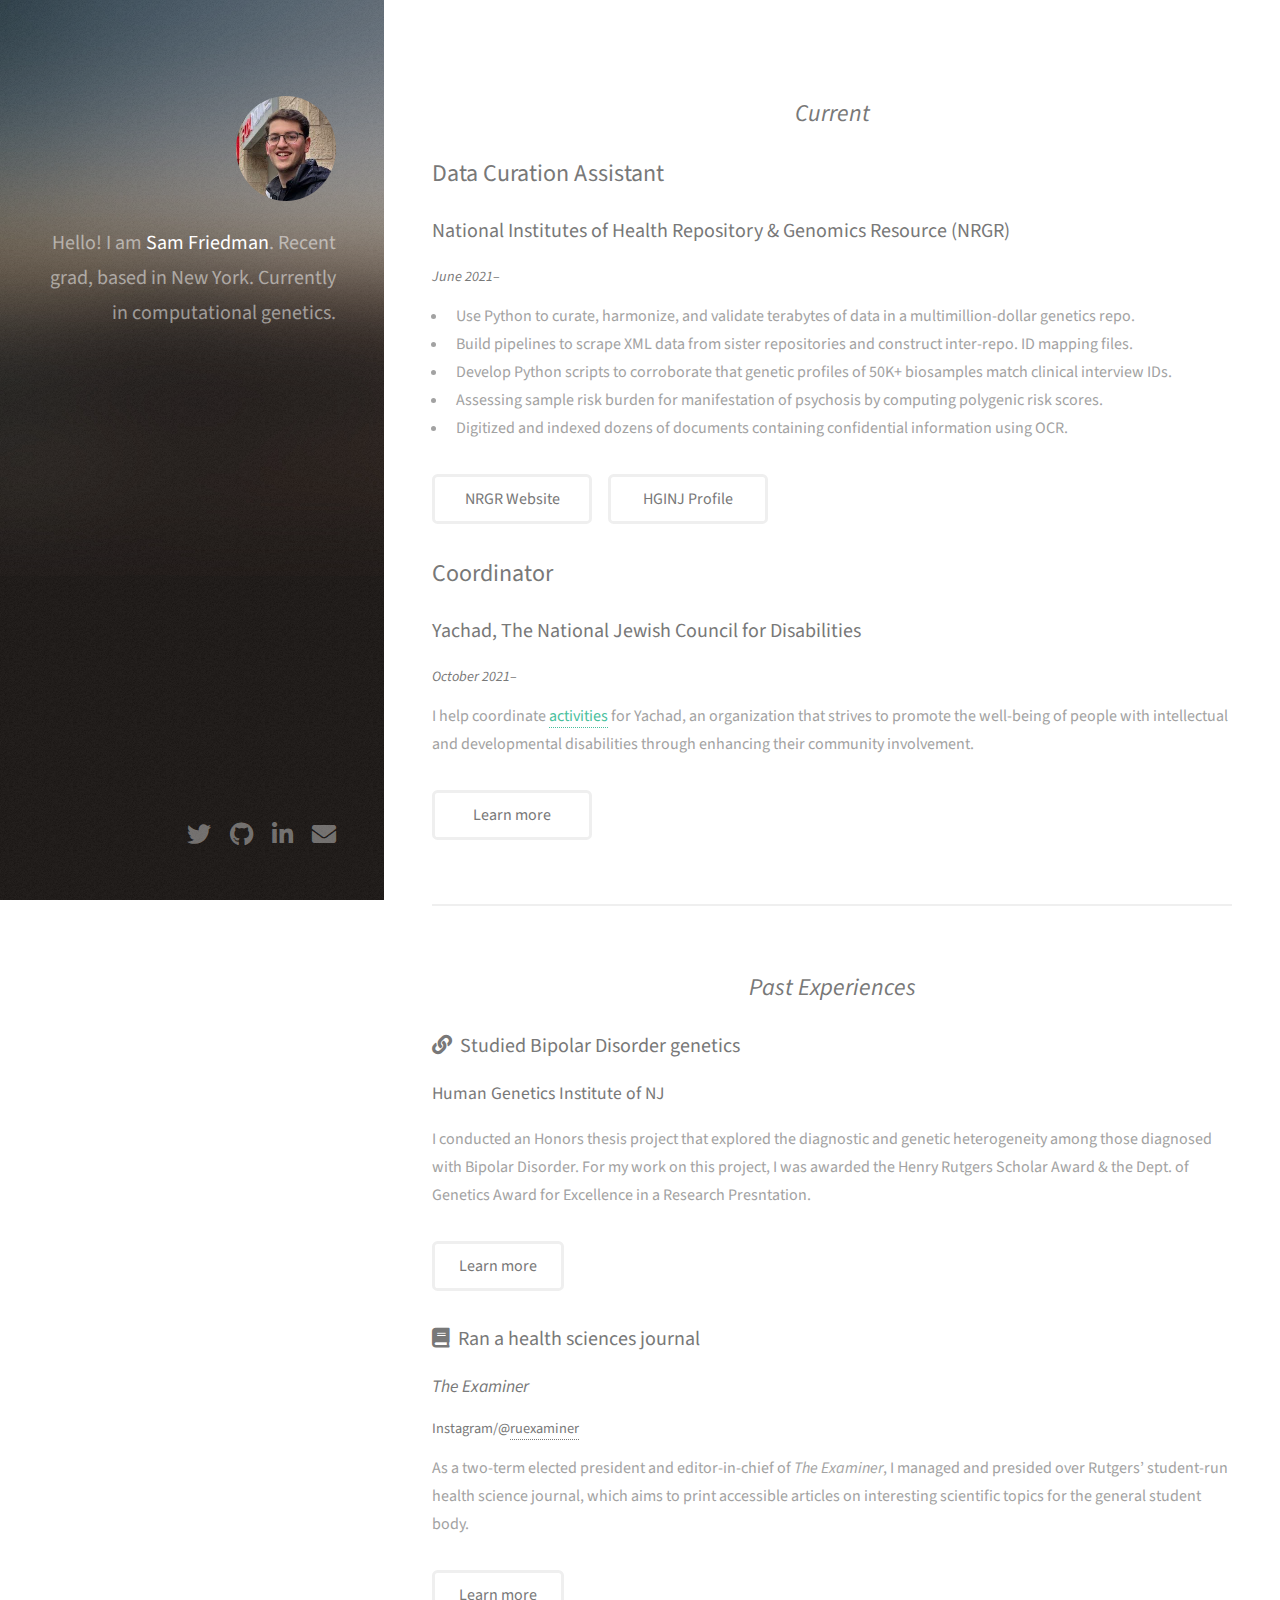
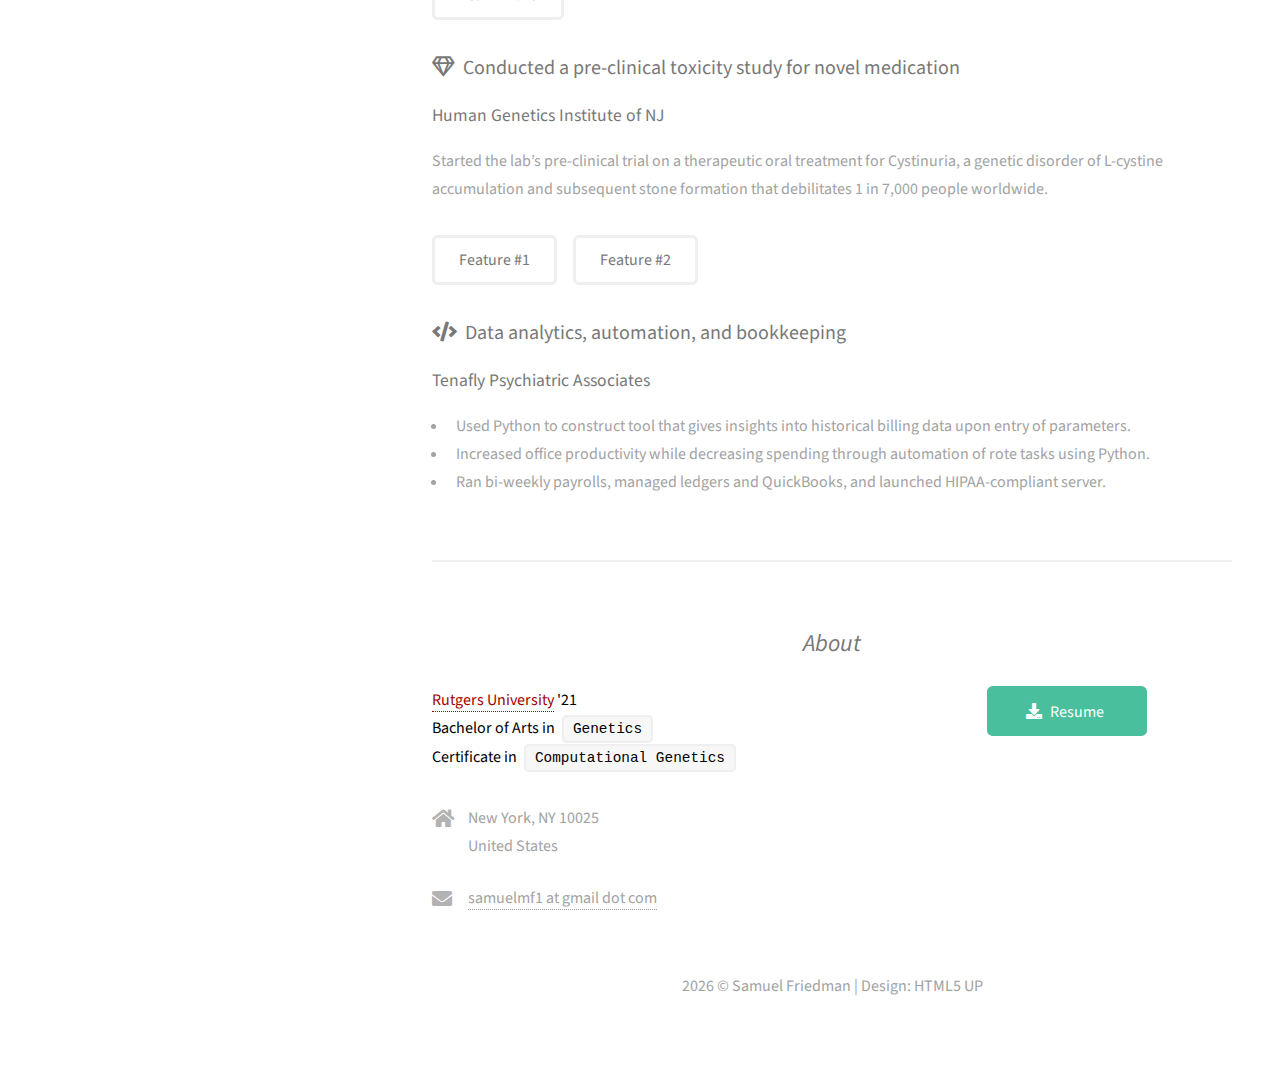
==== commit 079d218a: "Updates" ====
--- a/index.html
+++ b/index.html
@@ -105,7 +105,7 @@
 								<h2>Coordinator</h2>
 								<h3>Yachad, The National Jewish Council for Disabilities</h3>
 								<h5><em>October 2021–</em></h5>
-								<p>I help coordinate <a target="_blank" href="./apps/sharpmem/sharpmem.html">activities</a> for Yachad, an organization that strives to promote the well-being of people with intellectual and developmental disabilities through enhancing their community involvement.</p>
+								<p>I help coordinate <a target="_blank" href="./apps/sharpmem/index.html">activities</a> for Yachad, an organization that strives to promote the well-being of people with intellectual and developmental disabilities through enhancing their community involvement.</p>
 								<ul class="actions">
 									<li><a href="https://www.yachad.org/newyork/rayim-yachad/" class="button">Learn more</a></li>
 								</ul>
@@ -183,7 +183,7 @@
 							</li>
 							<li>
 								<h3 class="icon solid fa-envelope"><span class="label">Email</span></h3>
-								<a href="mailto:sam@sameyer.com">sam@sameyer.com</a>
+								<a href="mailto:samuelmf1@gmail.com">samuelmf1 at gmail dot com</a>
 							</li>
 						</ul>
 						</br>
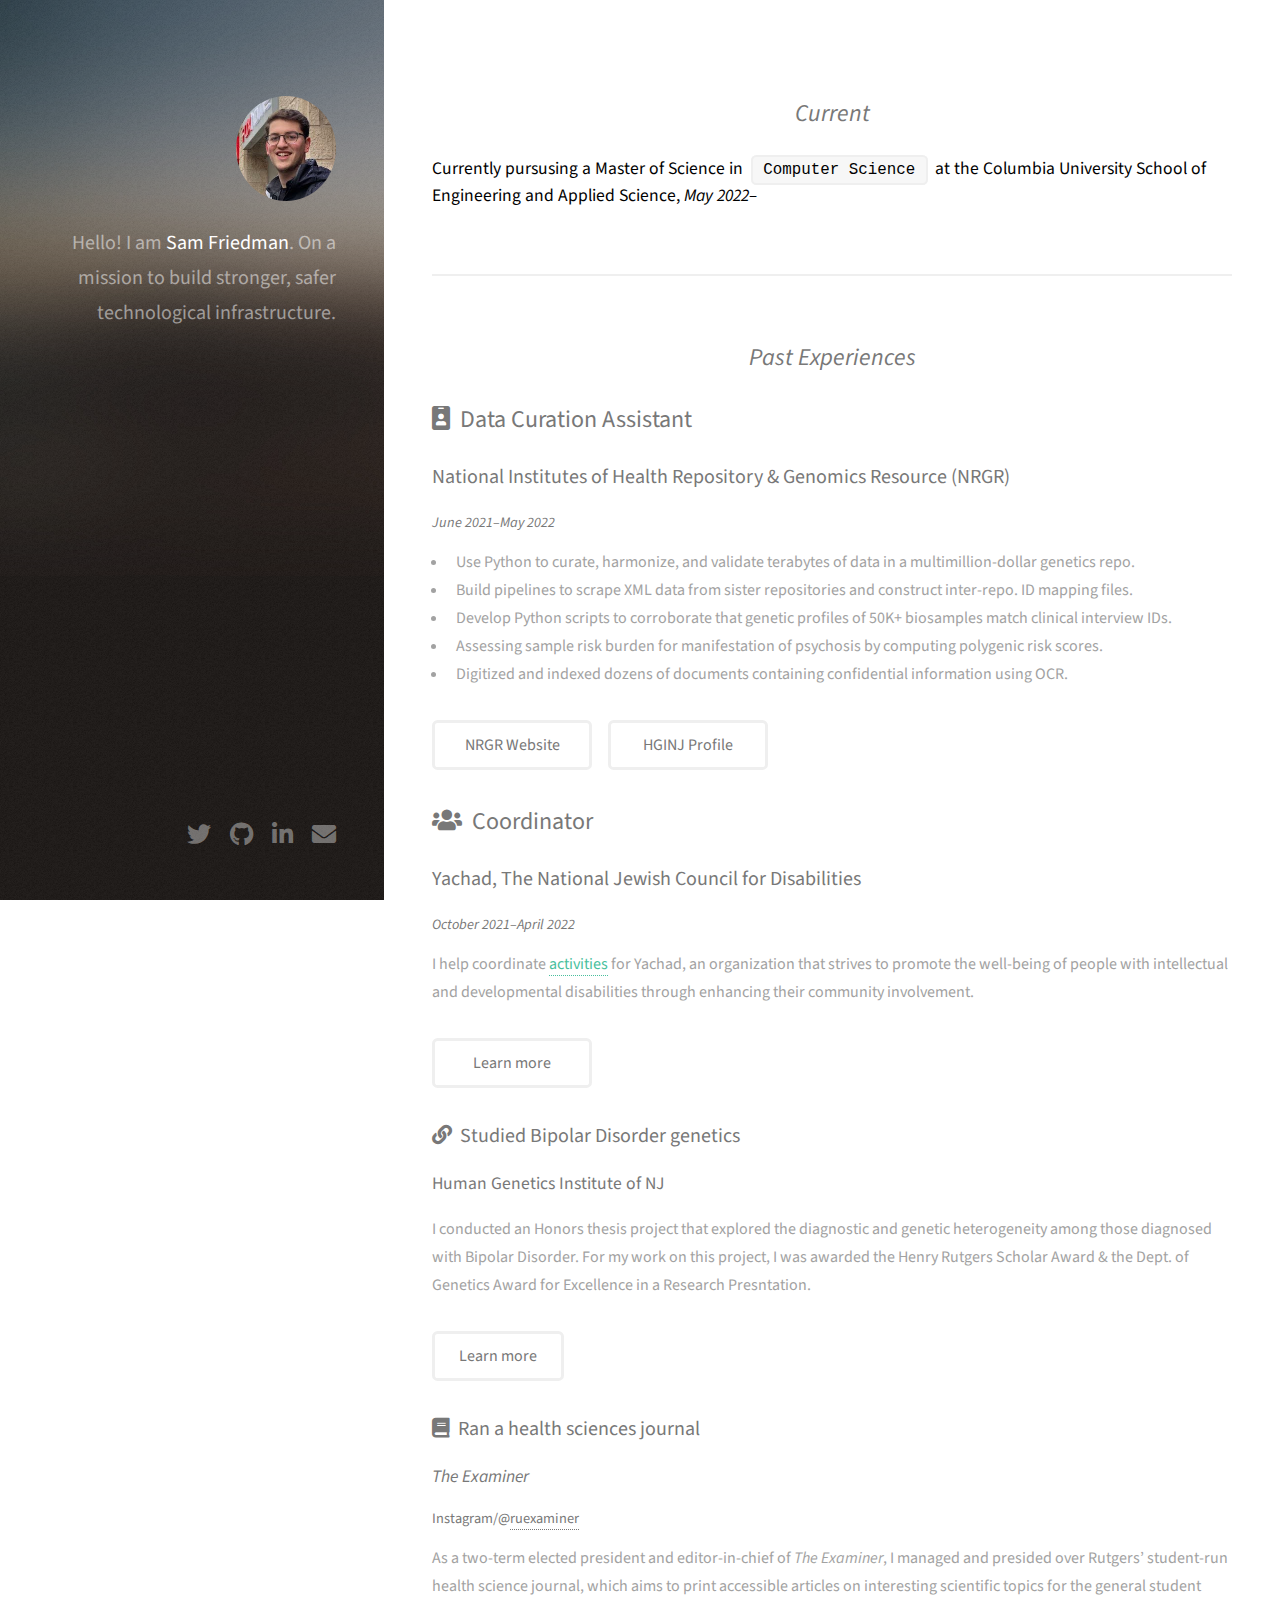
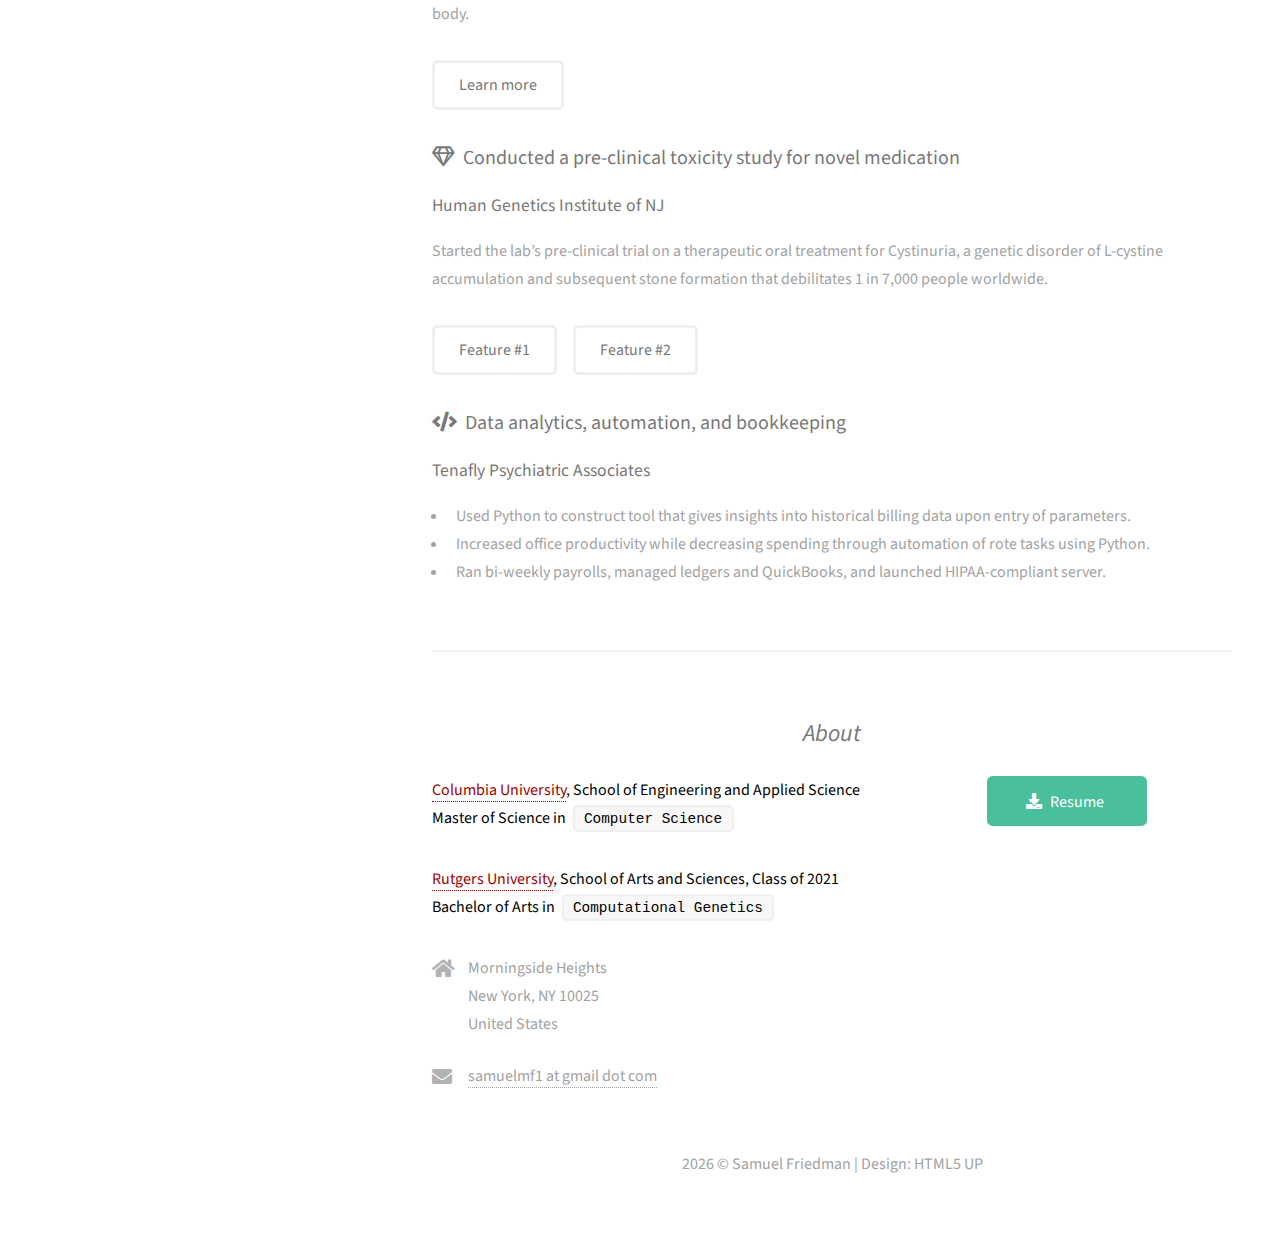
==== commit 038bd360: "New plans updated" ====
--- a/index.html
+++ b/index.html
@@ -19,7 +19,7 @@
 				<div class="inner">
 					<a href="#" class="image avatar"><img src="images/samfriedman.jpg" alt="Photo of Sam." /></a>
 					<h1>Hello! I am <strong>Sam Friedman</strong>. <br /> 
-						Recent grad, based in New York. Currently in computational genetics.</h1>
+						On a mission to build stronger, safer technological infrastructure.</h1>
 				</div>
 			</header>
 
@@ -81,20 +81,7 @@
 						<div class="content">
 							<center><h2><em>Current</em></h2></center>
 							<div class="inner">
-								<h2>Data Curation Assistant</h2>
-								<h3>National Institutes of Health Repository & Genomics Resource (NRGR)</h3>
-								<h5><em>June 2021–</em></h5>
-								<ul>
-									<li>Use Python to curate, harmonize, and validate terabytes of data in a multimillion-dollar genetics repo.</li>
-									<li>Build pipelines to scrape XML data from sister repositories and construct inter-repo. ID mapping files.</li>
-									<li>Develop Python scripts to corroborate that genetic profiles of 50K+ biosamples match clinical interview IDs.</li>
-									<li>Assessing sample risk burden for manifestation of psychosis by computing polygenic risk scores.</li>
-									<li>Digitized and indexed dozens of documents containing confidential information using OCR.</li>
-								</ul>
-									<ul class="actions">
-									<li><a href="https://nimhgenetics.org" class="button">NRGR Website</a></li>
-									<li><a href="https://hginj.org/component/profileview/profile/Friedman,Sam" class="button">HGINJ Profile</a></li>
-								</ul>
+								<h4 style="color:black;">Currently pursusing a Master of Science in <code>Computer Science</code> at the Columbia University School of Engineering and Applied Science, <em>May 2022–</em></h4>
 							</div>
 						</div>
 					</section>
@@ -102,13 +89,7 @@
 						<!--<a href="https://www.yachad.org/newyork/rayim-yachad/" class="image"><img src="images/yachad.jpg" alt="" data-position="top center" /></a>-->
 						<div class="content">
 							<div class="inner">
-								<h2>Coordinator</h2>
-								<h3>Yachad, The National Jewish Council for Disabilities</h3>
-								<h5><em>October 2021–</em></h5>
-								<p>I help coordinate <a target="_blank" href="./apps/sharpmem/index.html">activities</a> for Yachad, an organization that strives to promote the well-being of people with intellectual and developmental disabilities through enhancing their community involvement.</p>
-								<ul class="actions">
-									<li><a href="https://www.yachad.org/newyork/rayim-yachad/" class="button">Learn more</a></li>
-								</ul>
+
 							</div>
 						</div>
 					</section>
@@ -120,6 +101,31 @@
 							<center><h2><em>Past Experiences</em></h2></center>
 							<!--<p>Text.</p>-->
 							<div class="features">
+								<section>
+									<h2><span class="icon solid major fa-id-badge"></span>&nbsp;&nbsp;Data Curation Assistant</h2>
+									<h3>National Institutes of Health Repository & Genomics Resource (NRGR)</h3>
+									<h5><em>June 2021–May 2022</em></h5>
+									<ul>
+										<li>Use Python to curate, harmonize, and validate terabytes of data in a multimillion-dollar genetics repo.</li>
+										<li>Build pipelines to scrape XML data from sister repositories and construct inter-repo. ID mapping files.</li>
+										<li>Develop Python scripts to corroborate that genetic profiles of 50K+ biosamples match clinical interview IDs.</li>
+										<li>Assessing sample risk burden for manifestation of psychosis by computing polygenic risk scores.</li>
+										<li>Digitized and indexed dozens of documents containing confidential information using OCR.</li>
+									</ul>
+										<ul class="actions">
+										<li><a href="https://nimhgenetics.org" class="button">NRGR Website</a></li>
+										<li><a href="https://hginj.org/component/profileview/profile/Friedman,Sam" class="button">HGINJ Profile</a></li>
+									</ul>
+								</section>
+								<section>
+									<h2><span class="icon solid major fa-users"></span>&nbsp;&nbsp;Coordinator</h2>
+									<h3>Yachad, The National Jewish Council for Disabilities</h3>
+									<h5><em>October 2021–April 2022</em></h5>
+									<p>I help coordinate <a target="_blank" href="./apps/sharpmem/index.html">activities</a> for Yachad, an organization that strives to promote the well-being of people with intellectual and developmental disabilities through enhancing their community involvement.</p>
+									<ul class="actions">
+										<li><a href="https://www.yachad.org/newyork/rayim-yachad/" class="button">Learn more</a></li>
+									</ul>
+								</section>
 								<section>
 									<h3><span class="icon solid major fa-link"></span>&nbsp;&nbsp;Studied Bipolar Disorder genetics</h3>
 									<h4>Human Genetics Institute of NJ</h4>
@@ -163,9 +169,11 @@
 						<center><h2><em>About</em></h2></center>
 						<div class="row">
 							<div class="col-8 col-12-small">
-								<a href="https://rutgers.edu" style="color:#A10000;">Rutgers University</a> <span style="color:black;">'21</span>
-								<p style="color:black;">Bachelor of Arts in <code>Genetics</code><br/>
-									Certificate in <code>Computational Genetics</code></p>
+								<a href="https://columbia.edu" style="color:#A10000;">Columbia University</a><span style="color:black;">, School of Engineering and Applied Science</span>
+								<p style="color:black;">Master of Science in <code>Computer Science</code></p>
+
+								<a href="https://rutgers.edu" style="color:#A10000;">Rutgers University</a><span style="color:black;">, School of Arts and Sciences, Class of 2021</span>
+								<p style="color:black;">Bachelor of Arts in <code>Computational Genetics</code></p>
 							</div>
 							<div class="col-4 col-12-small">
 								<ul class="actions">
@@ -178,6 +186,7 @@
 						<ul class="labeled-icons">
 							<li>
 								<h3 class="icon solid fa-home"><span class="label">Address</span></h3>
+								Morningside Heights<br />
 								New York, NY 10025<br />
 								United States
 							</li>
@@ -517,7 +526,7 @@
 						<li><a target="blank_" href="https://twitter.com/samuelmf1" class="icon brands fa-twitter"><span class="label">Twitter</span></a></li>
 						<li><a href="https://github.com/samuelmf1" class="icon brands fa-github"><span class="label">GitHub</span></a></li>
 						<li><a href="https://www.linkedin.com/in/sameyerfriedman/" class="icon brands fa-linkedin-in"><span class="label">LinkedIn</span></a></li>
-						<li><a href="mailto:sam@sameyer.com" class="icon solid fa-envelope"><span class="label">Email</span></a></li>
+						<li><a href="mailto:samuelmf1@gmail.com" class="icon solid fa-envelope"><span class="label">Email</span></a></li>
 					</ul>
 				</div>
 			</footer>
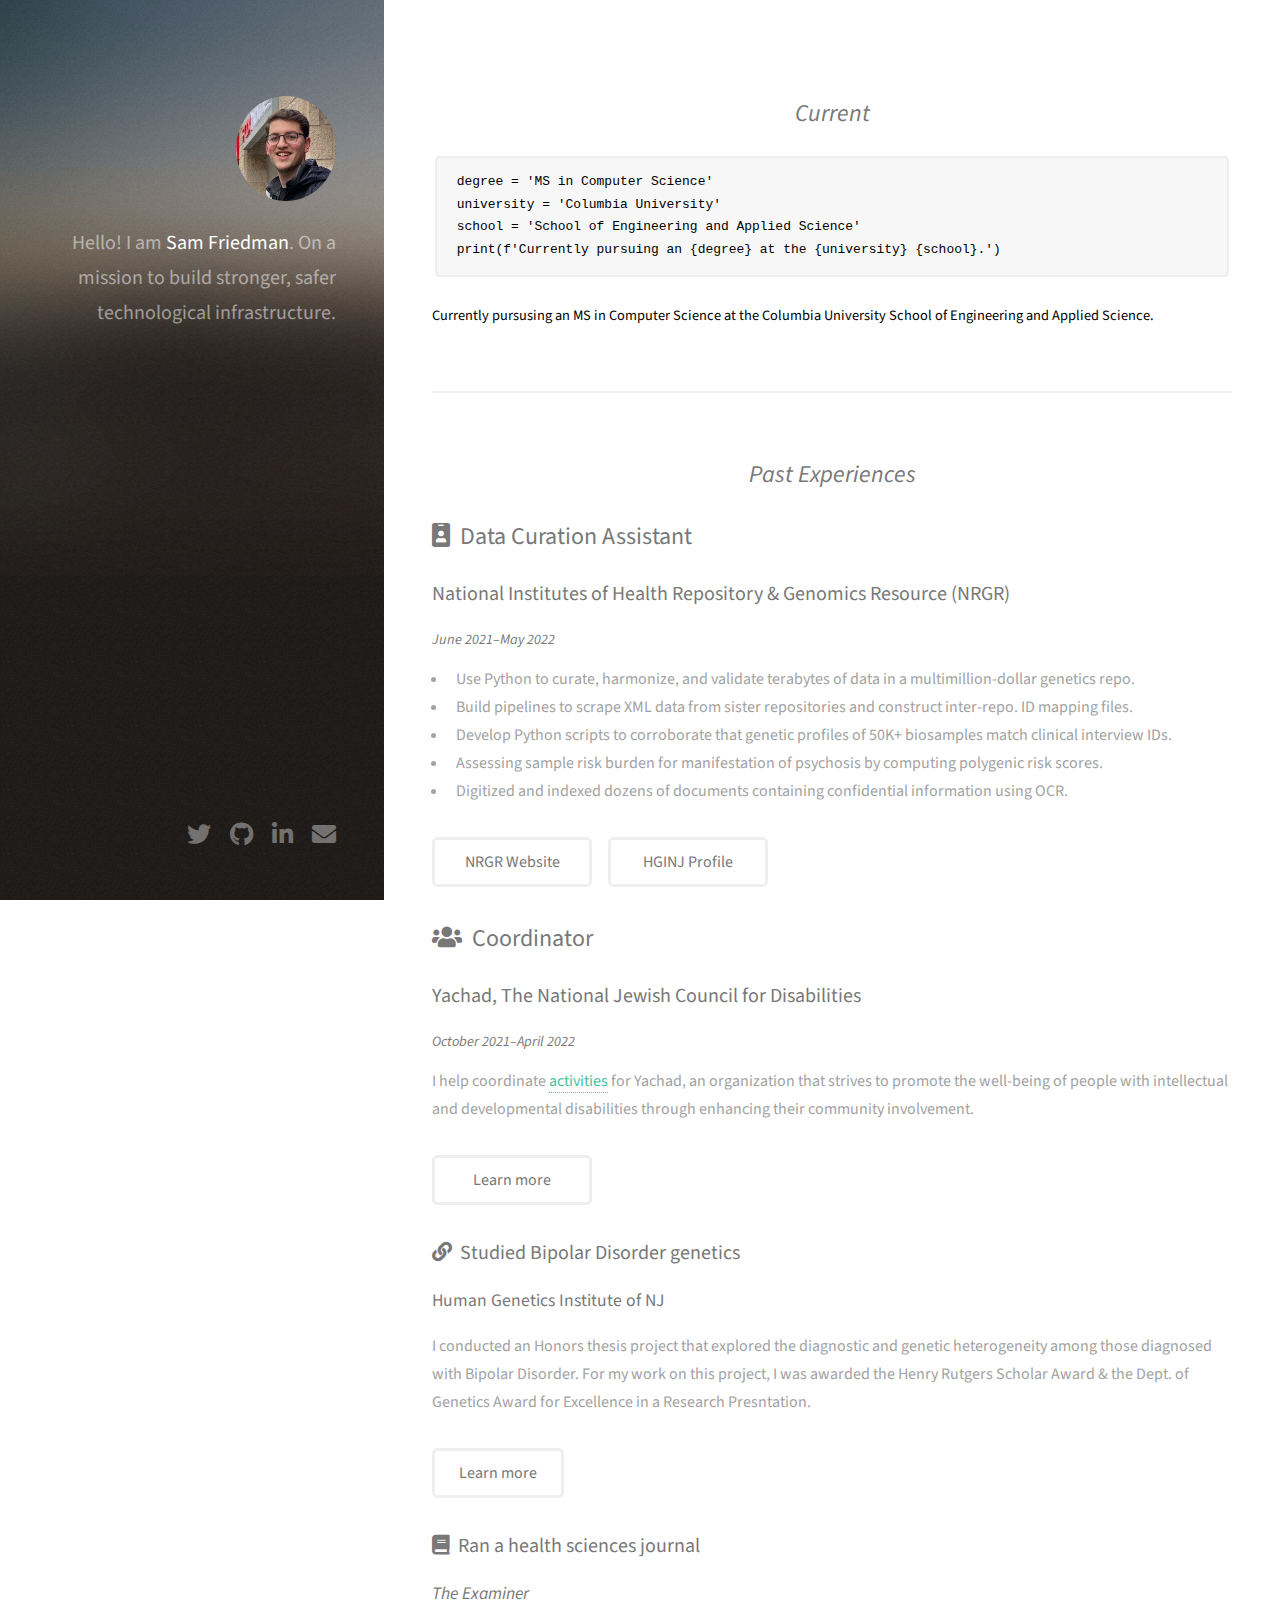
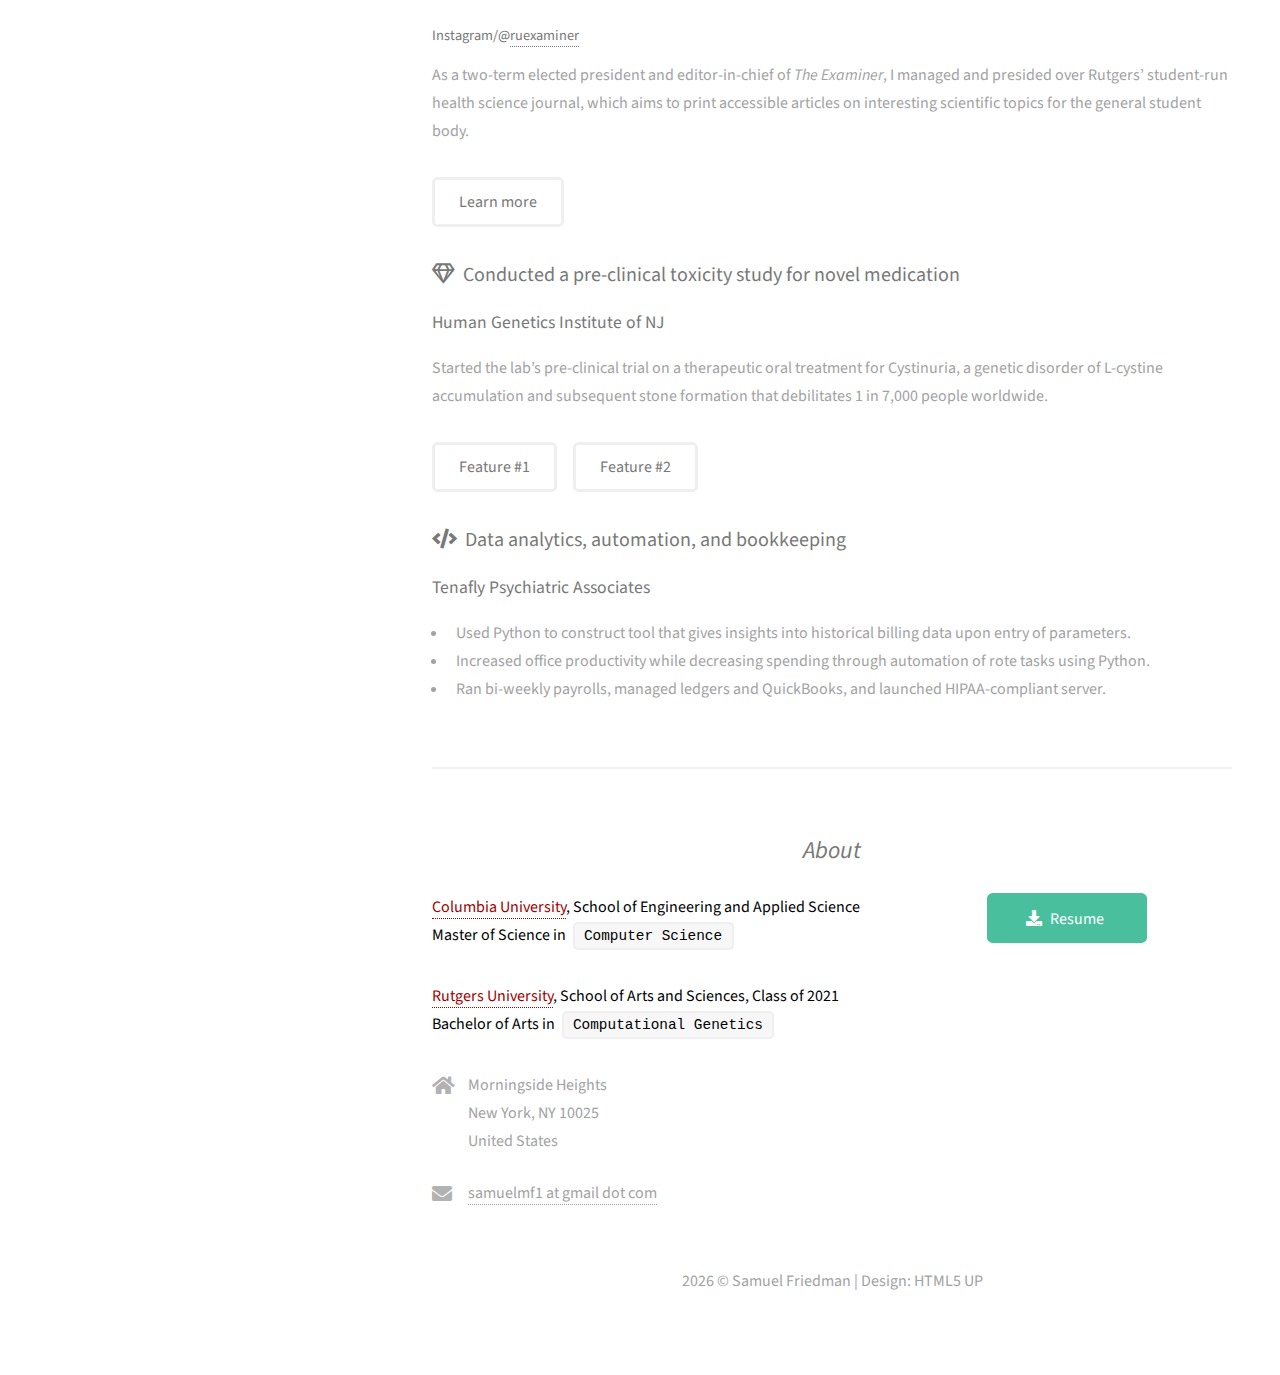
==== commit 71e10223: "Fun update" ====
--- a/index.html
+++ b/index.html
@@ -81,7 +81,8 @@
 						<div class="content">
 							<center><h2><em>Current</em></h2></center>
 							<div class="inner">
-								<h4 style="color:black;">Currently pursusing a Master of Science in <code>Computer Science</code> at the Columbia University School of Engineering and Applied Science, <em>May 2022–</em></h4>
+								<pre style="color:black;"><code>degree = 'MS in Computer Science'<br/>university = 'Columbia University'<br/>school = 'School of Engineering and Applied Science'<br/>print(f'Currently pursuing an {degree} at the {university} {school}.')</code></pre>
+								<h5 style="color:black;">Currently pursusing an MS in Computer Science at the Columbia University School of Engineering and Applied Science.</h5>
 							</div>
 						</div>
 					</section>
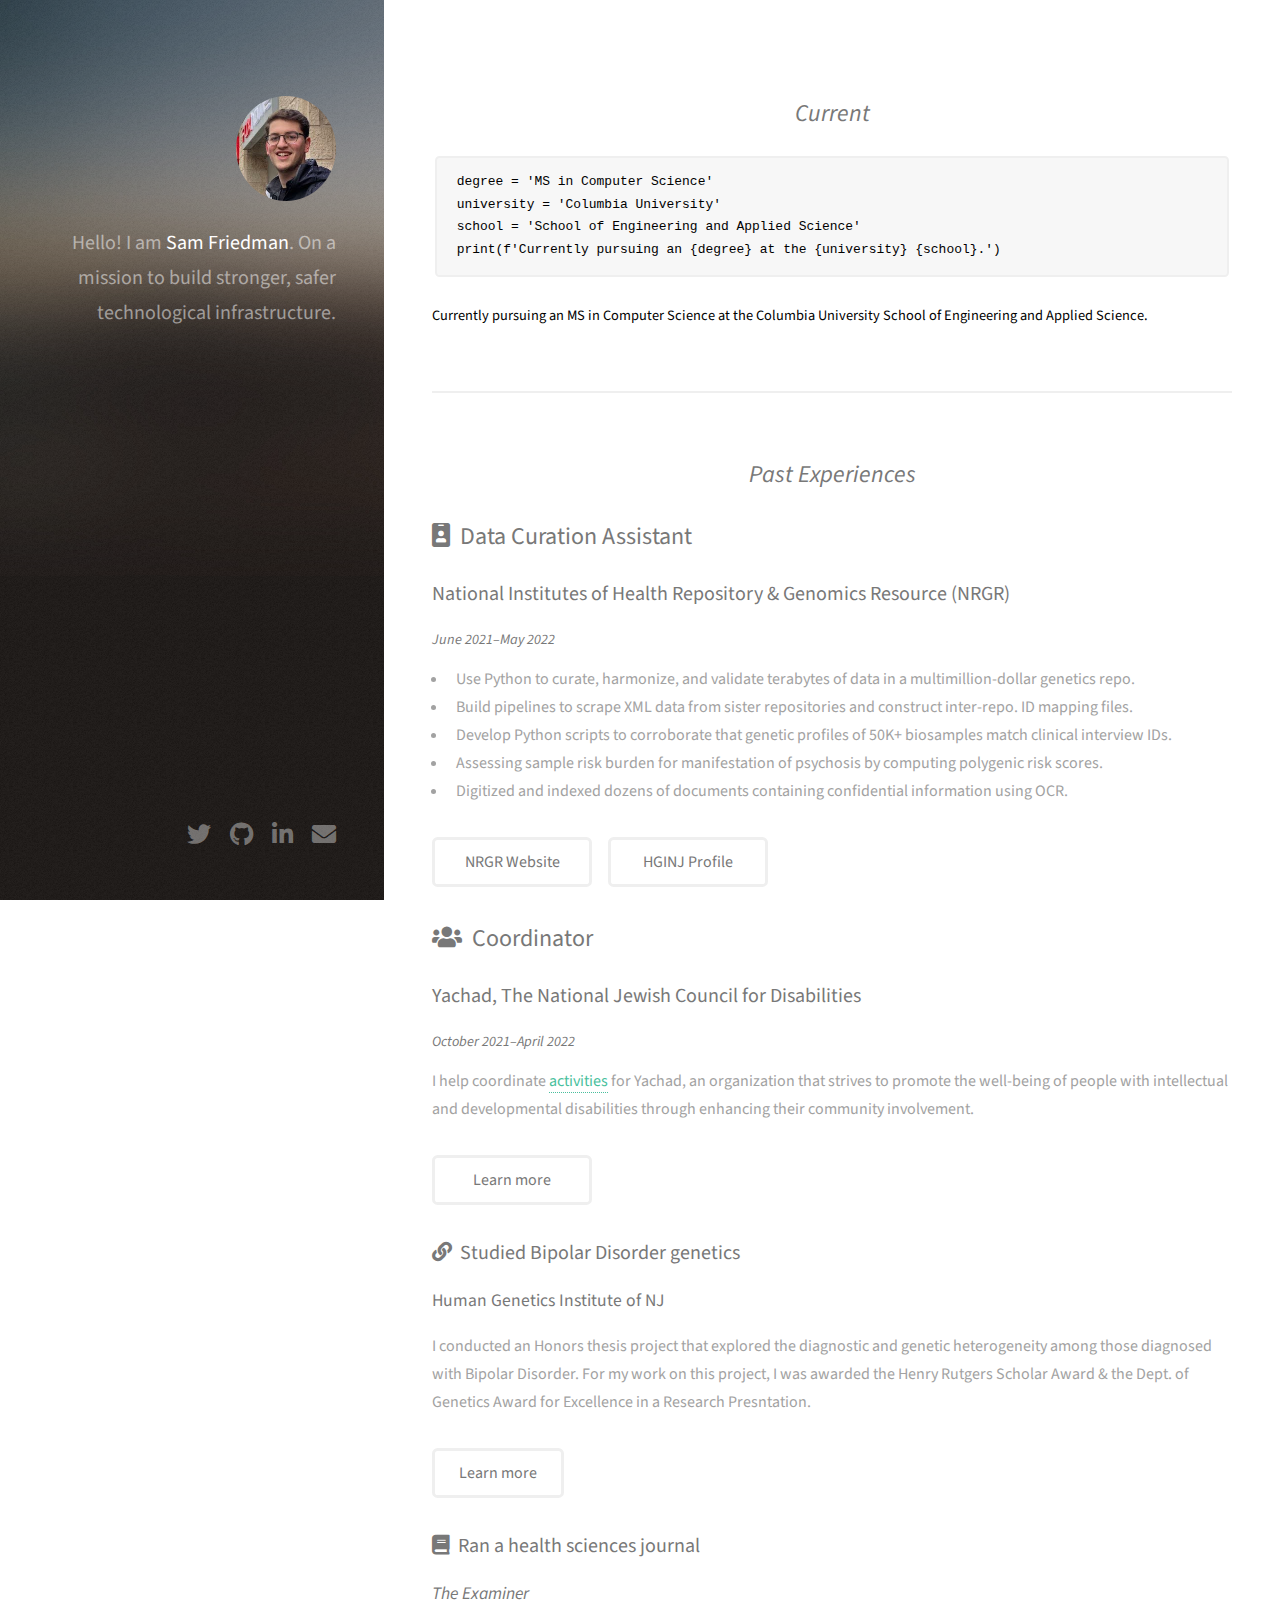
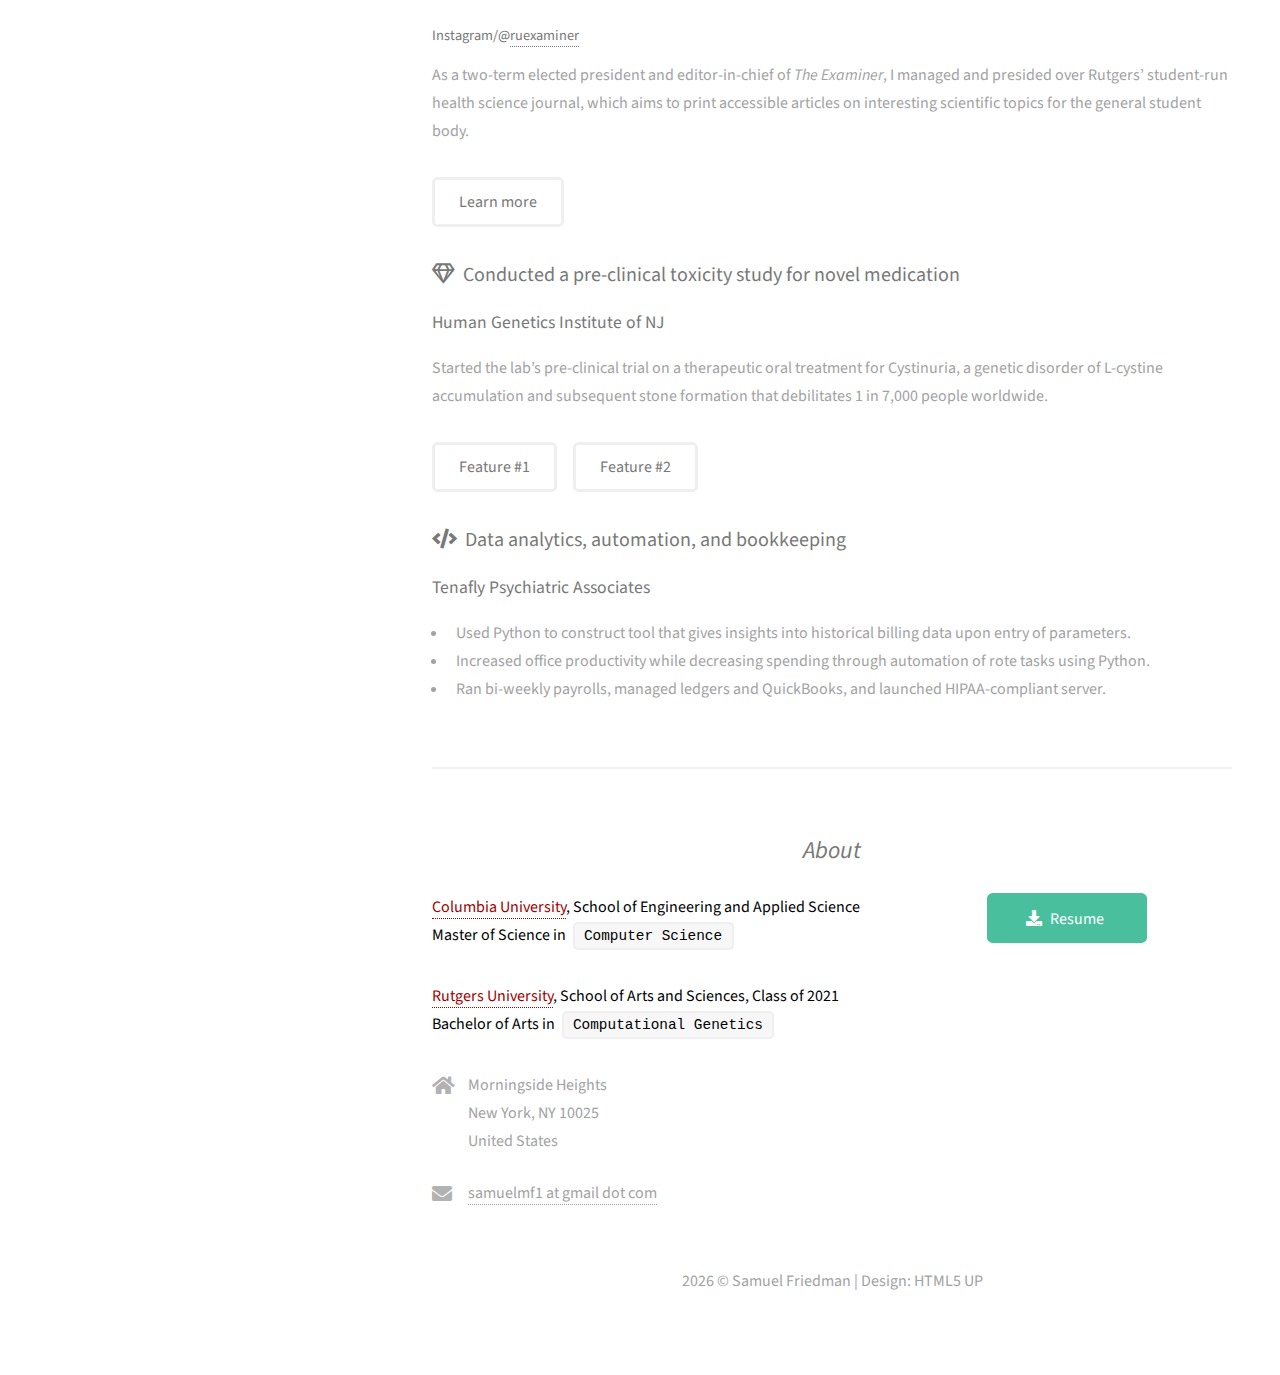
==== commit 928147f6: "typo fix" ====
--- a/index.html
+++ b/index.html
@@ -82,7 +82,7 @@
 							<center><h2><em>Current</em></h2></center>
 							<div class="inner">
 								<pre style="color:black;"><code>degree = 'MS in Computer Science'<br/>university = 'Columbia University'<br/>school = 'School of Engineering and Applied Science'<br/>print(f'Currently pursuing an {degree} at the {university} {school}.')</code></pre>
-								<h5 style="color:black;">Currently pursusing an MS in Computer Science at the Columbia University School of Engineering and Applied Science.</h5>
+								<h5 style="color:black;">Currently pursuing an MS in Computer Science at the Columbia University School of Engineering and Applied Science.</h5>
 							</div>
 						</div>
 					</section>
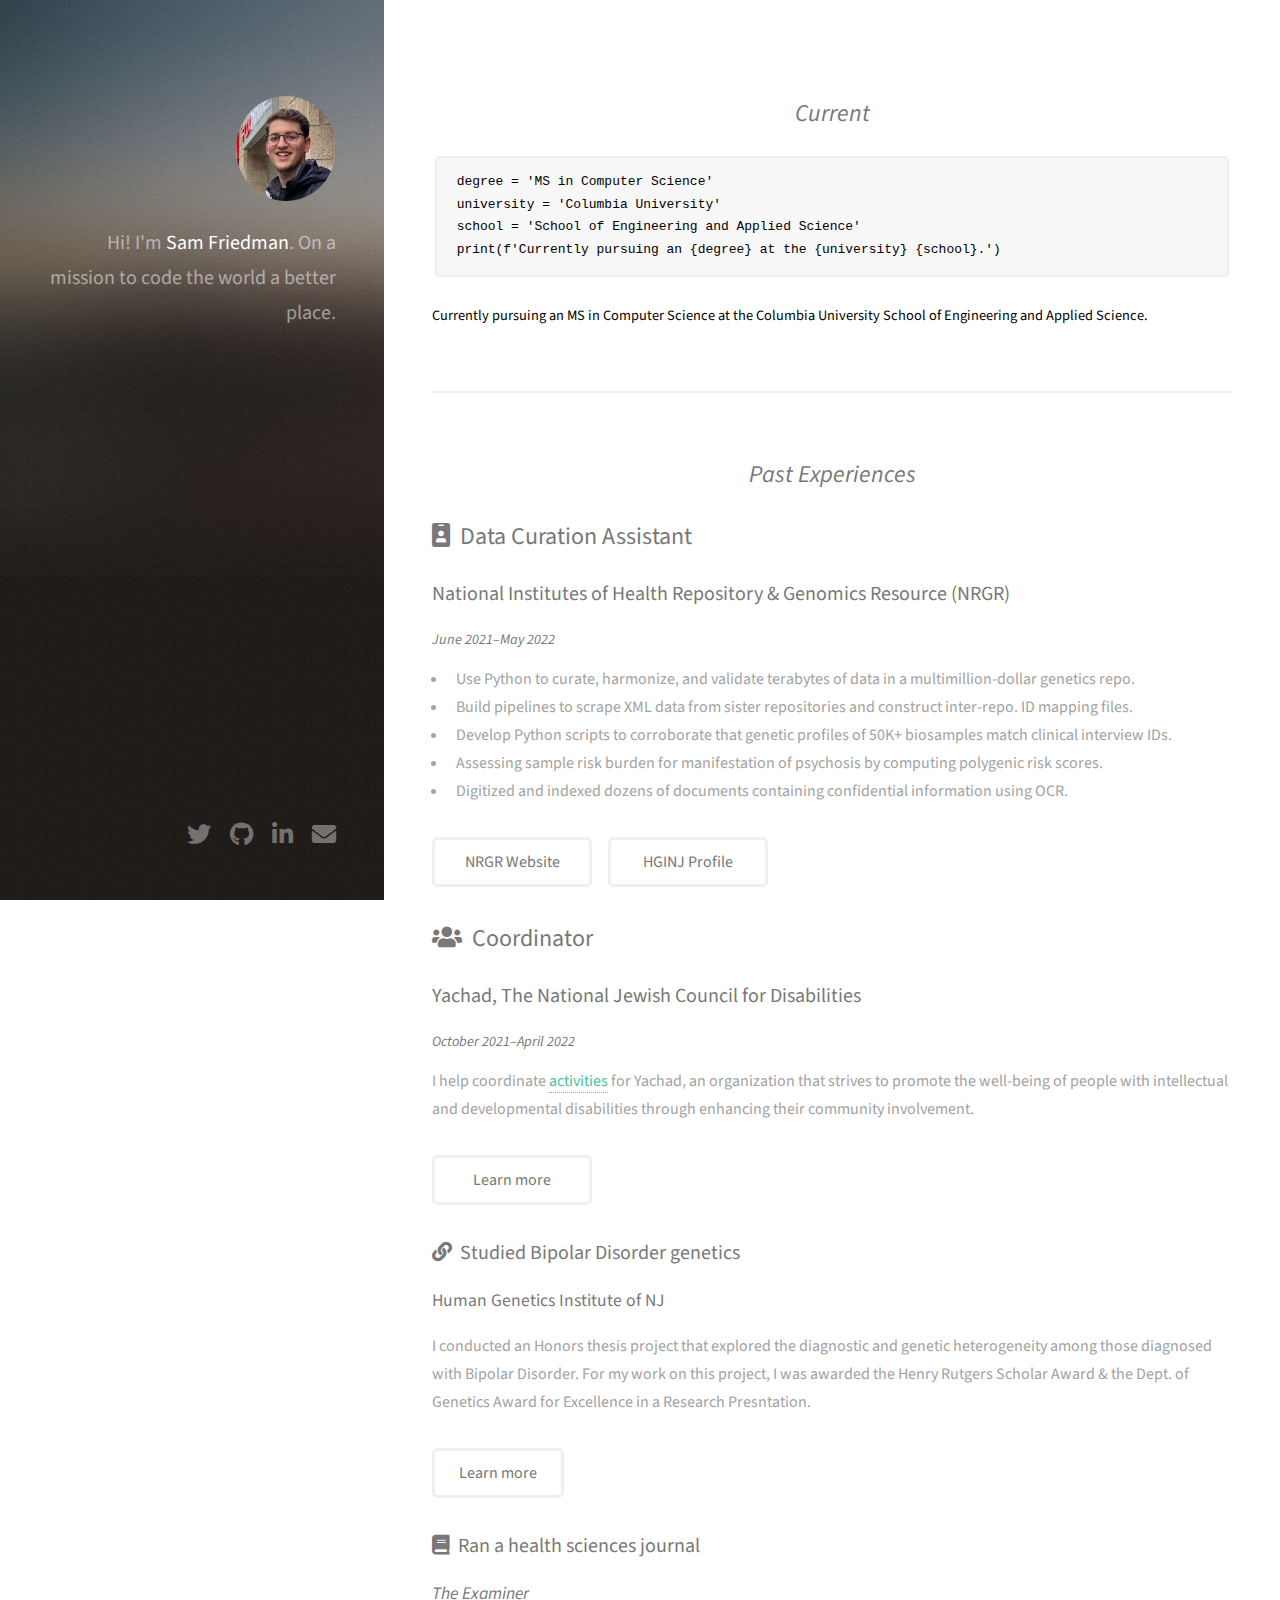
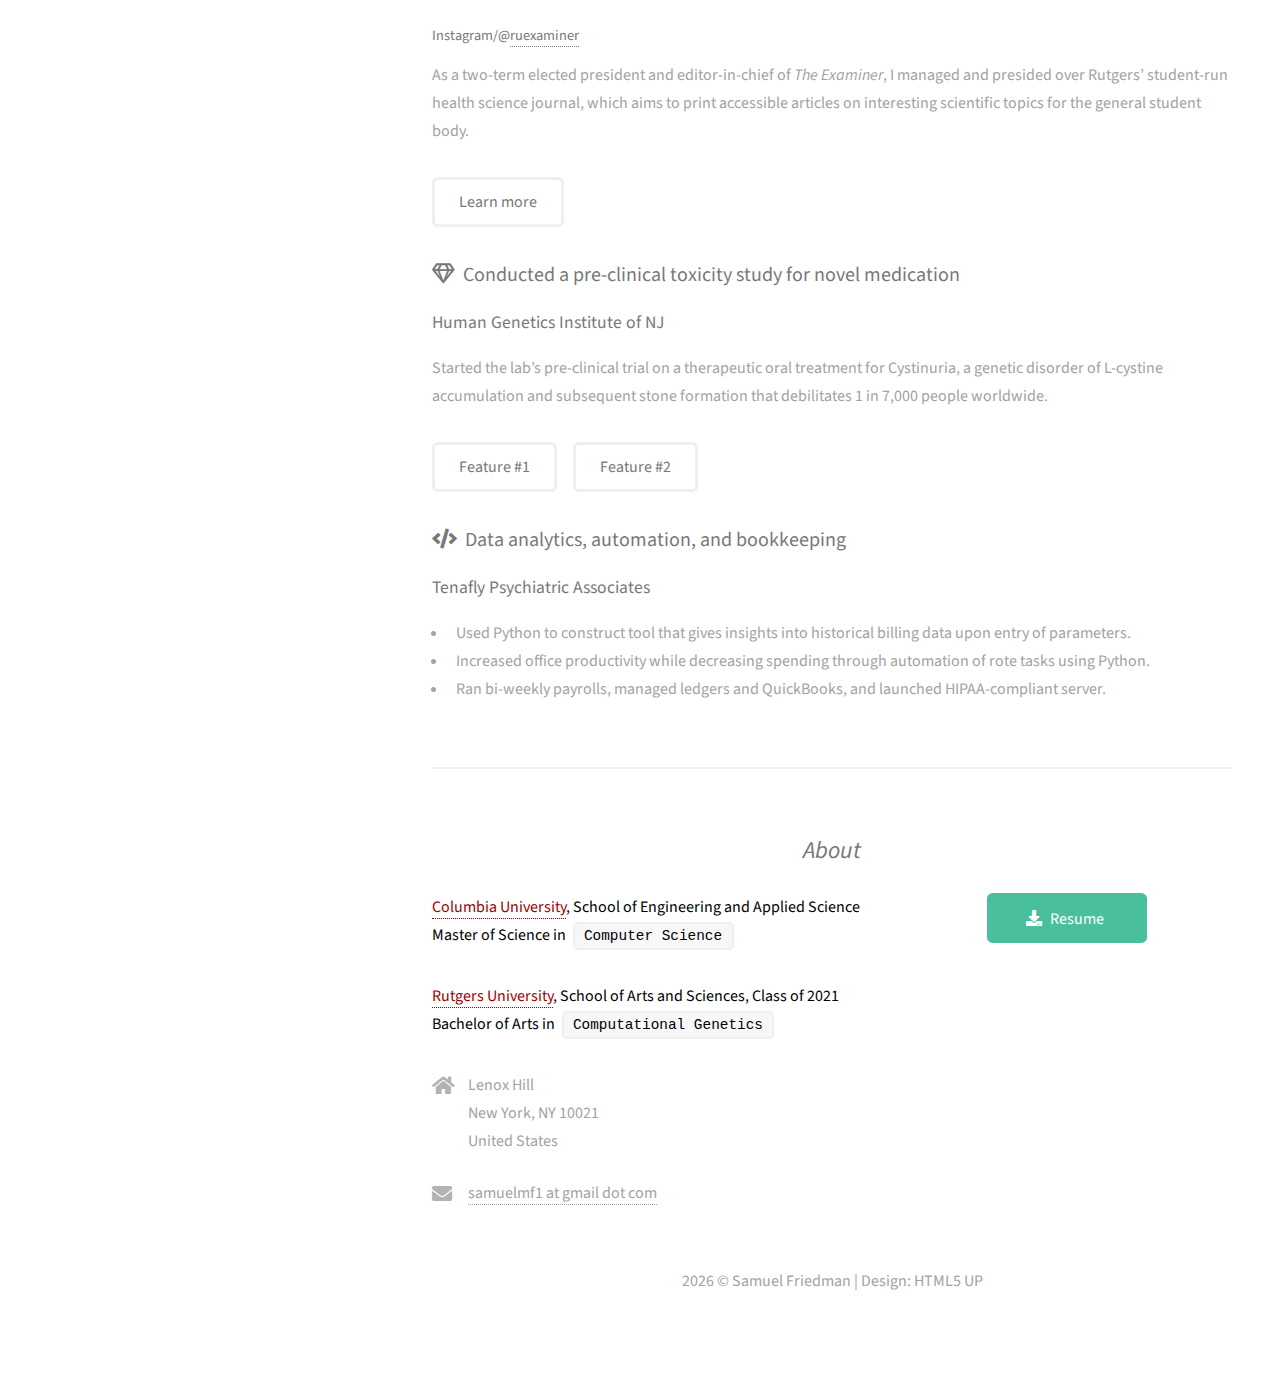
==== commit 23b1a64f: "Minor updates" ====
--- a/index.html
+++ b/index.html
@@ -18,8 +18,8 @@
 			<header id="header">
 				<div class="inner">
 					<a href="#" class="image avatar"><img src="images/samfriedman.jpg" alt="Photo of Sam." /></a>
-					<h1>Hello! I am <strong>Sam Friedman</strong>. <br /> 
-						On a mission to build stronger, safer technological infrastructure.</h1>
+					<h1>Hi! I'm <strong>Sam Friedman</strong>. <br /> 
+						On a mission to code the world a better place.</h1>
 				</div>
 			</header>
 
@@ -187,8 +187,8 @@
 						<ul class="labeled-icons">
 							<li>
 								<h3 class="icon solid fa-home"><span class="label">Address</span></h3>
-								Morningside Heights<br />
-								New York, NY 10025<br />
+								Lenox Hill<br />
+								New York, NY 10021<br />
 								United States
 							</li>
 							<li>
